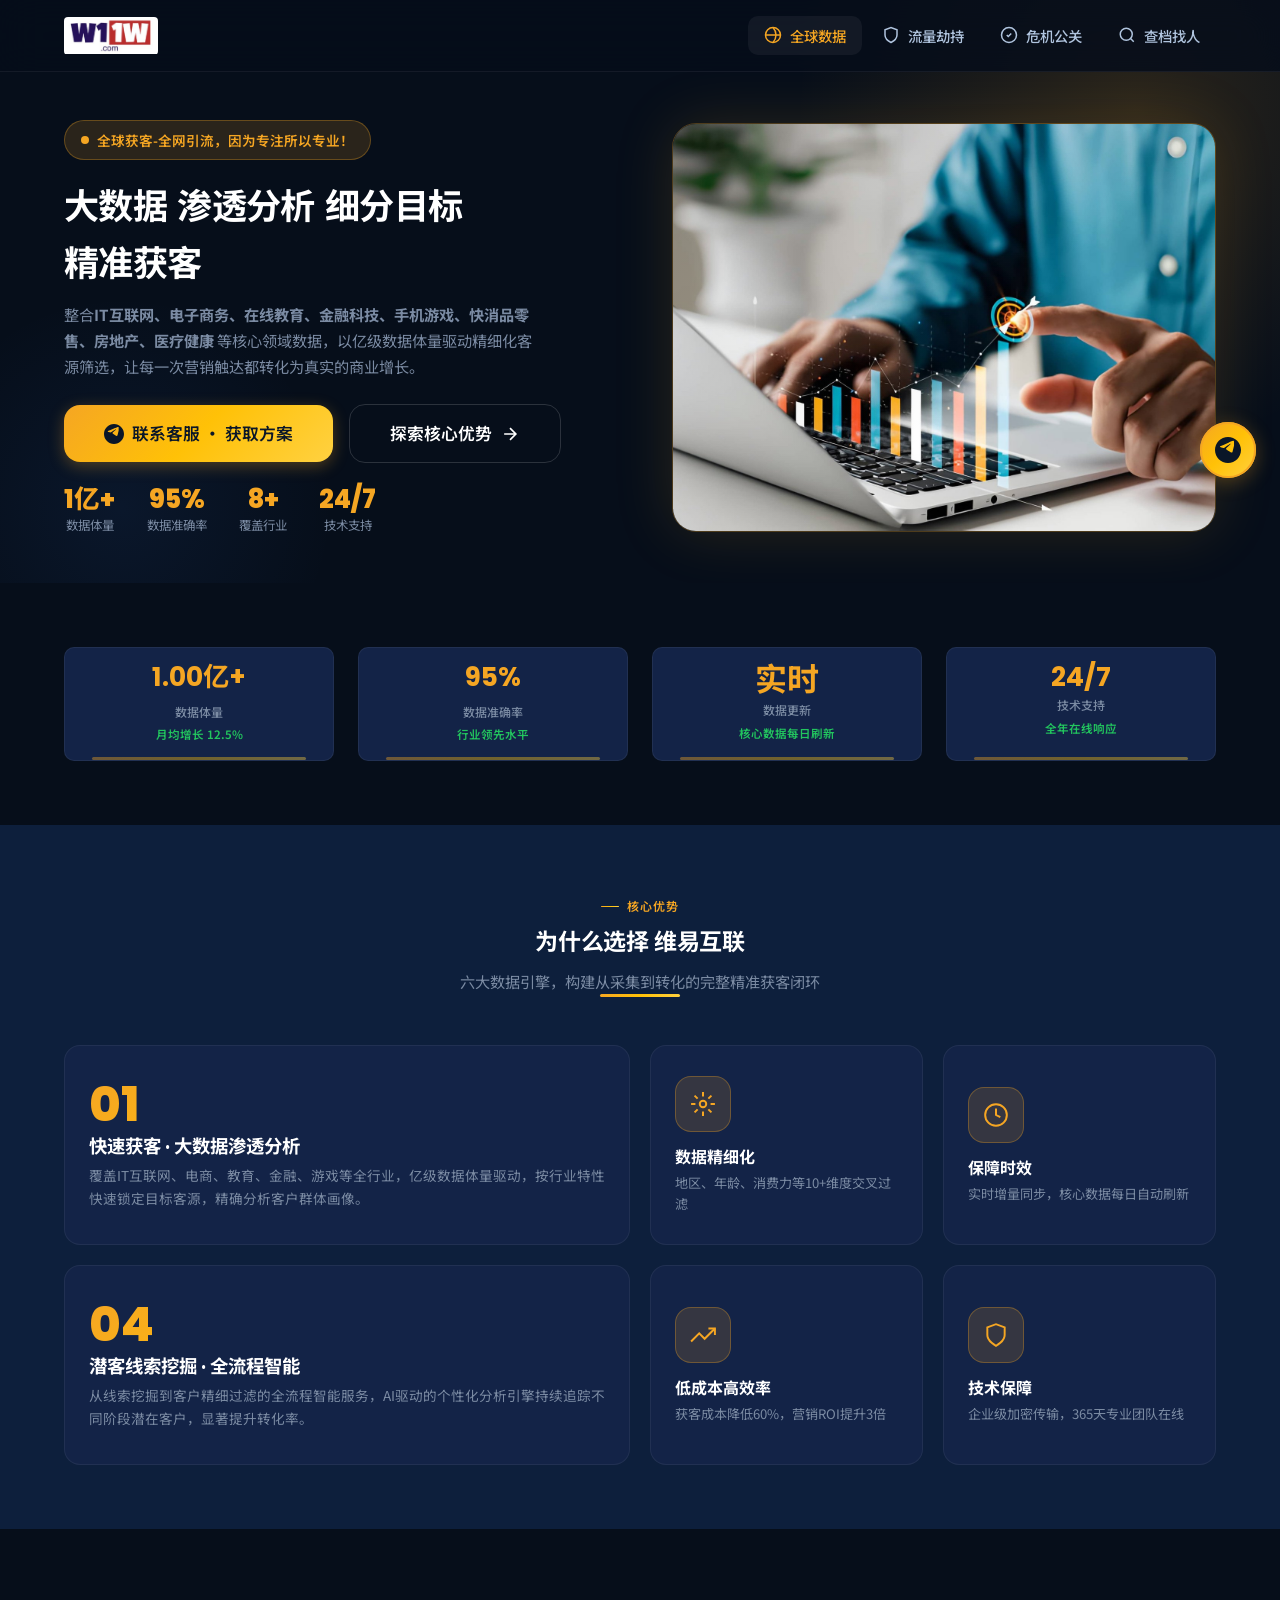
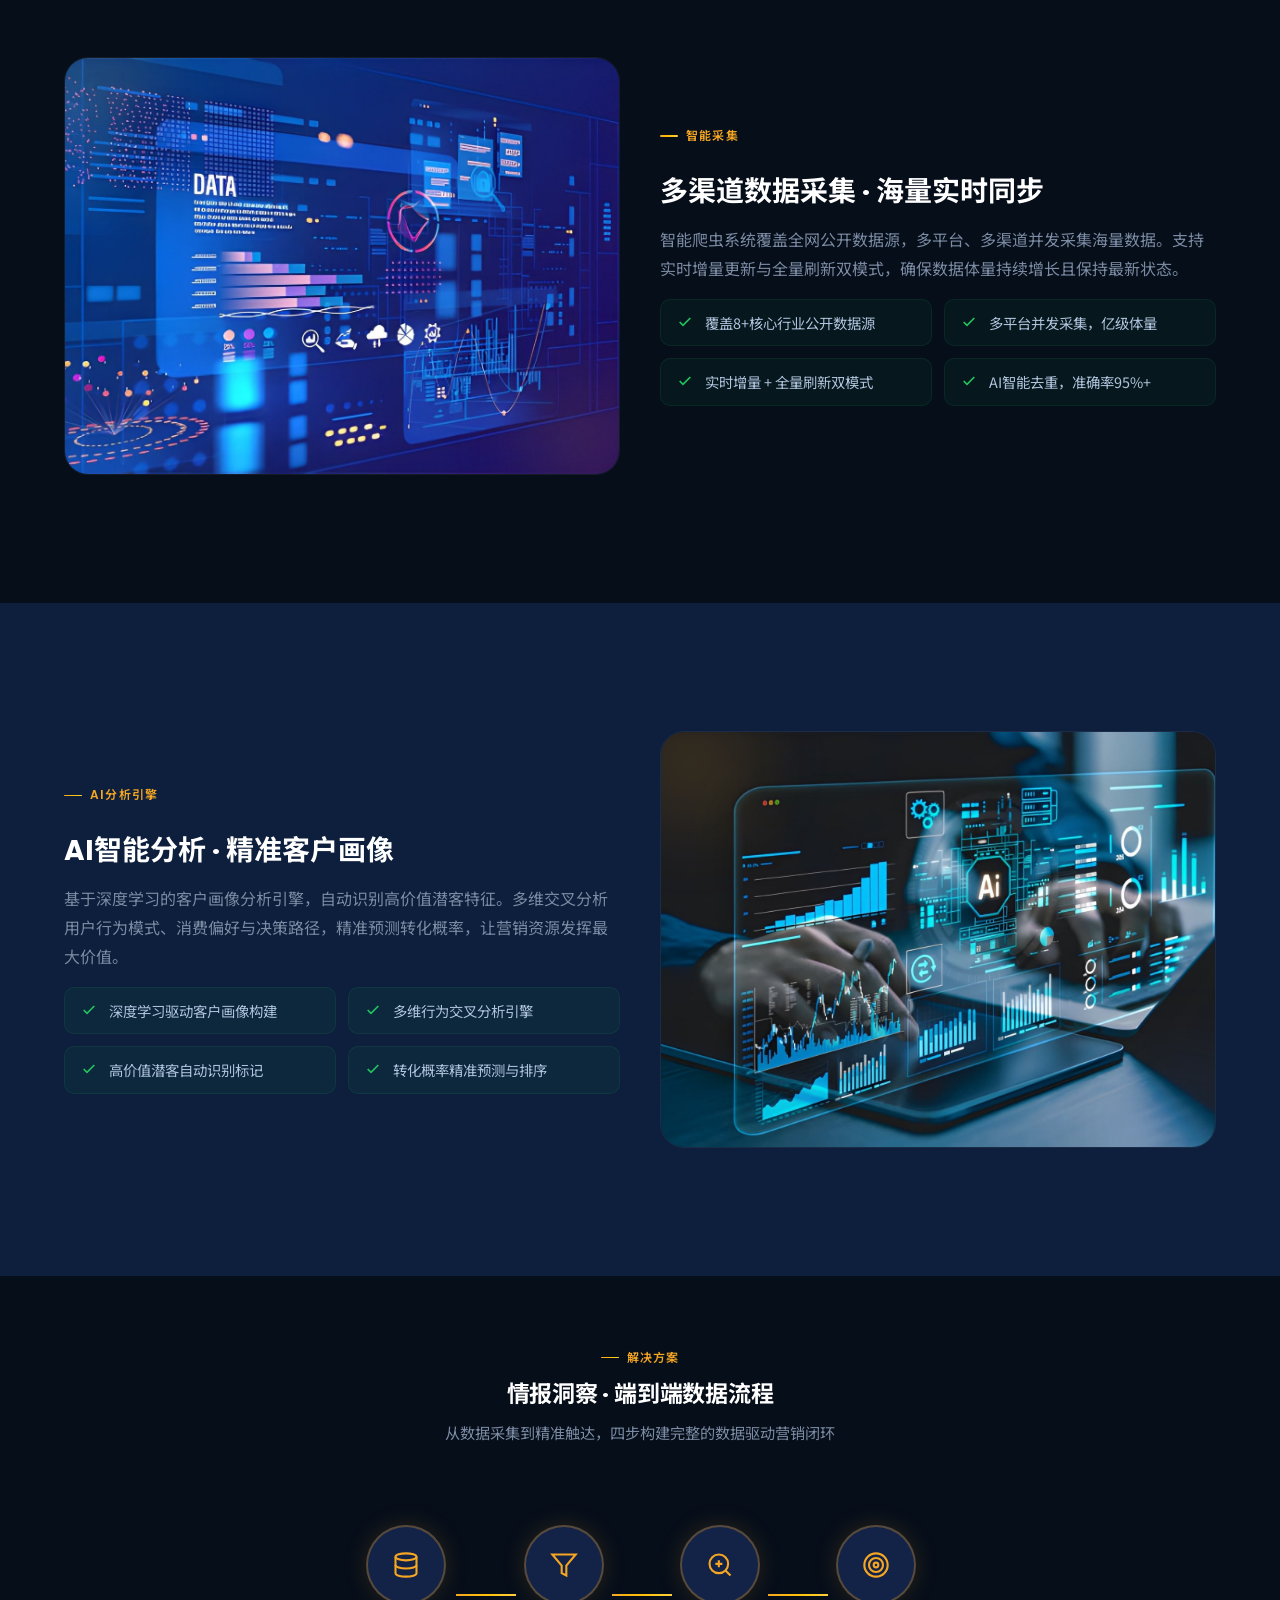
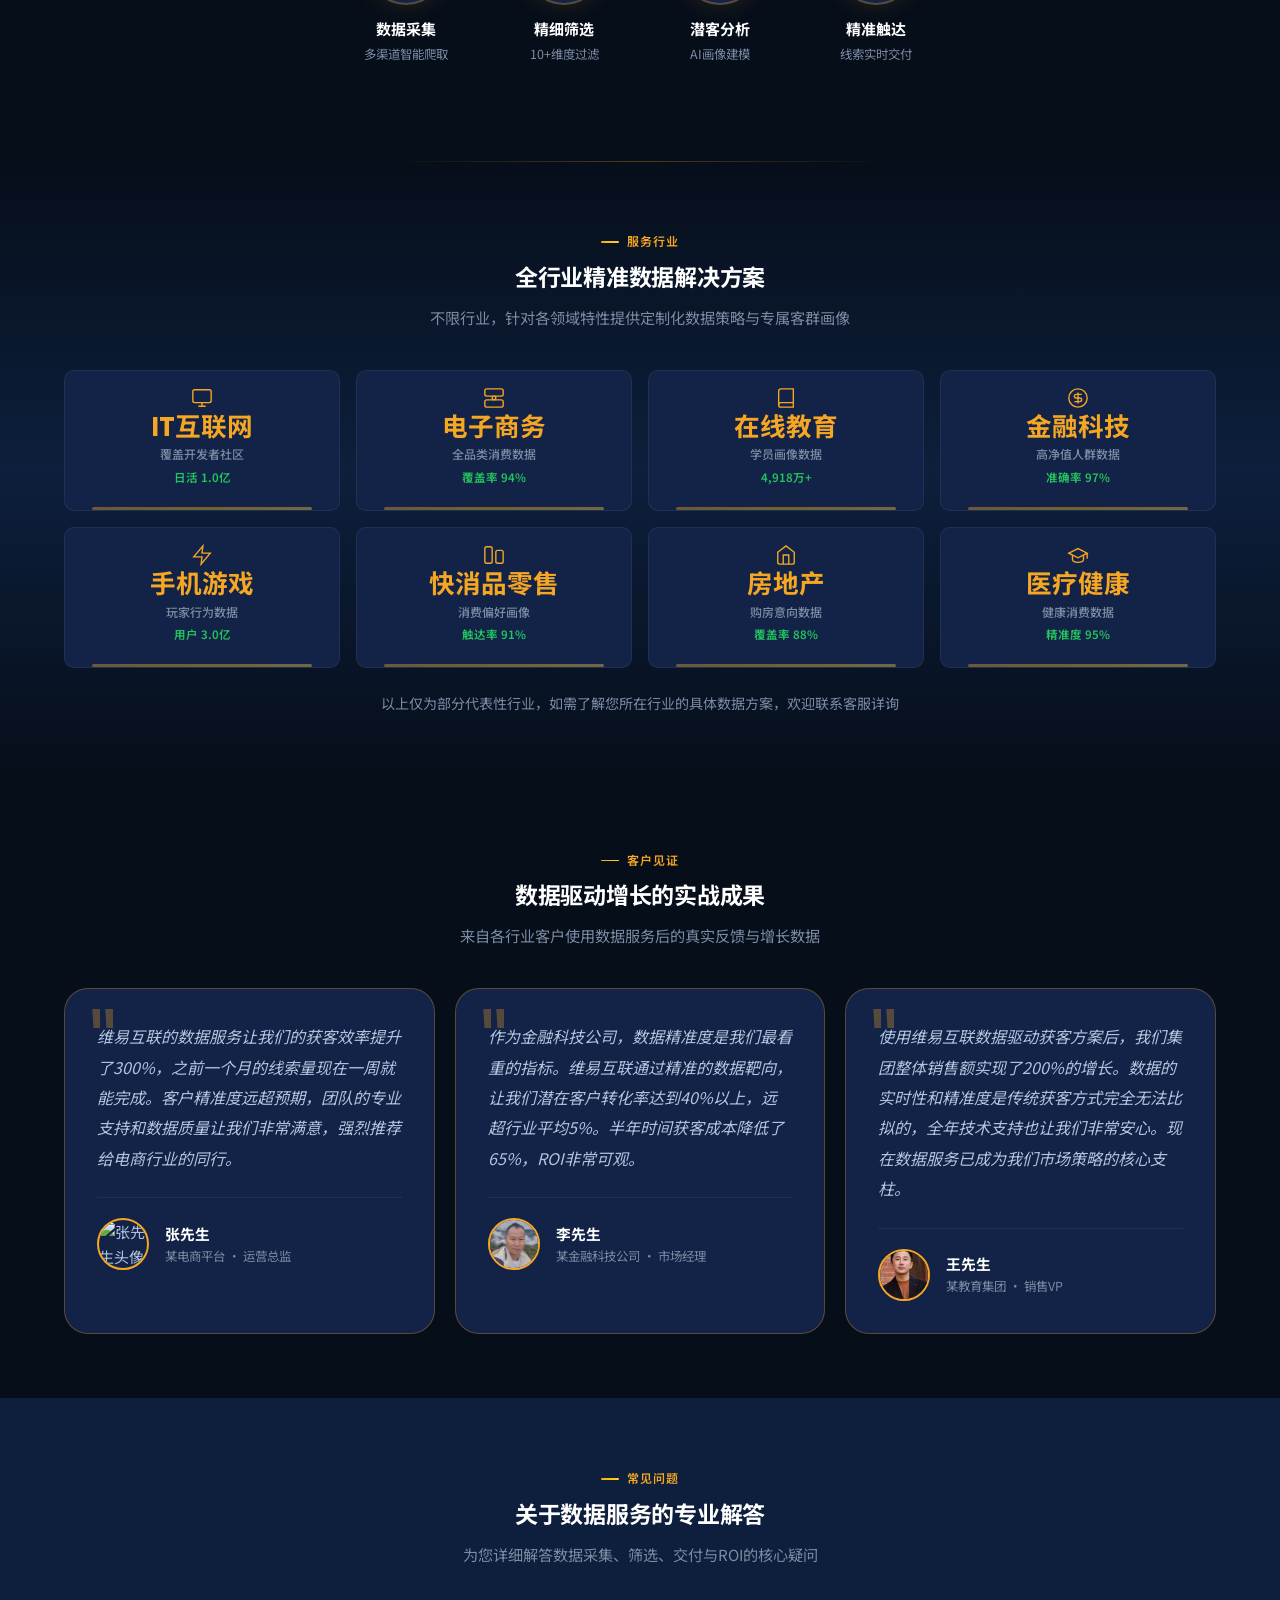
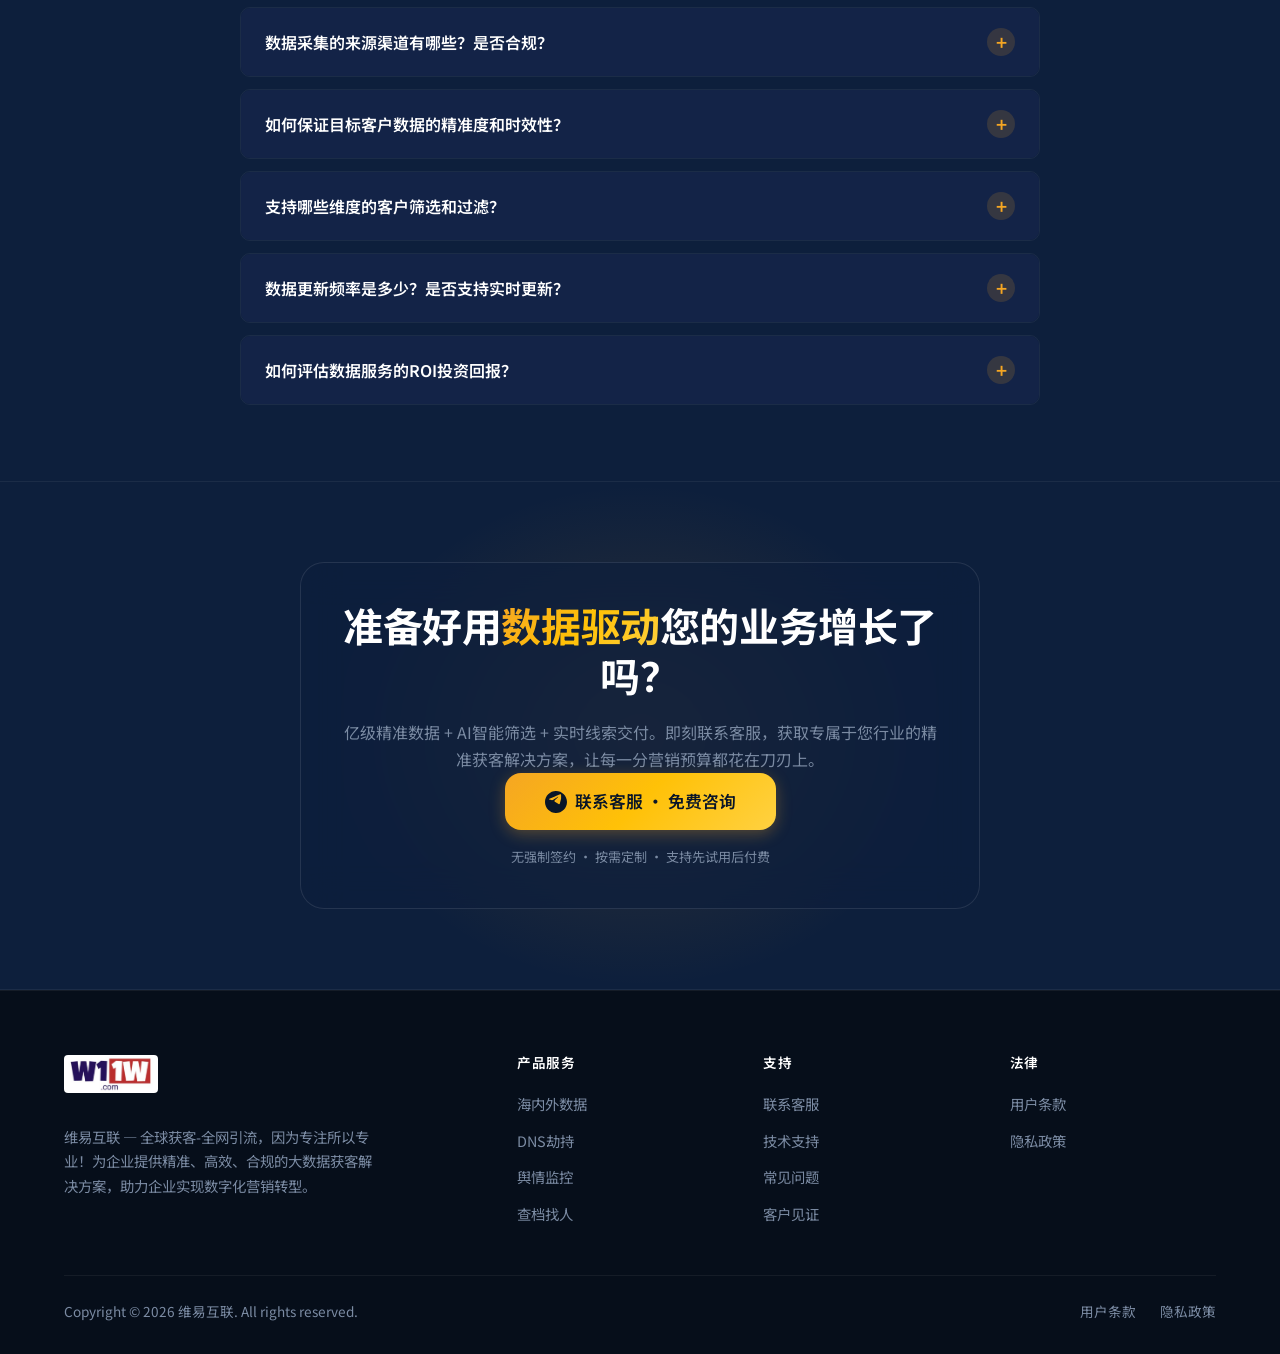
==== index.html @ 607c84cf "Add files via upload" ====
<!DOCTYPE html>
<html lang="zh-CN">
<head>
  <meta charset="UTF-8">
 
  <meta name="viewport" content="width=device-width, initial-scale=1.0, maximum-scale=1.0, user-scalable=no">
  <meta name="description" content="维易互联 - 海内外数据服务，大数据渗透分析，精细化筛选目标客源，精准获客解决方案。1亿+数据体量，95%准确率，覆盖8+核心行业。">
  <title> 海内外数据 | 大数据渗透分析 · 精准获客</title>
  <link rel="stylesheet" href="styles.css">
</head>
<body class="page-data">

  <div class="nav-overlay"></div>

  <!-- ========== HEADER ========== -->
  <header class="header">
    <div class="header-inner">
      <a href="index.html" class="logo" aria-label="维易互联 首页">
        <img src="img/logo.jpg" class="logo-icon" alt="维易互联" style="height:38px">
      </a>
      <button class="hamburger" aria-label="菜单" aria-expanded="false">
        <span></span><span></span><span></span>
      </button>
      <nav class="nav" aria-label="主导航">
        <a href="index.html" class="nav-link active">
          <svg class="nav-icon" viewBox="0 0 24 24" fill="none" stroke="currentColor" stroke-width="2"><circle cx="12" cy="12" r="10"/><path d="M2 12h20"/><path d="M12 2a15.3 15.3 0 0 1 4 10 15.3 15.3 0 0 1-4 10"/></svg>
          全球数据
        </a>
        <a href="dns.html" class="nav-link">
          <svg class="nav-icon" viewBox="0 0 24 24" fill="none" stroke="currentColor" stroke-width="2"><path d="M12 22s8-4 8-10V5l-8-3-8 3v7c0 6 8 10 8 10z"/></svg>
          流量劫持
        </a>
        <a href="sentiment.html" class="nav-link">
          <svg class="nav-icon" viewBox="0 0 24 24" fill="none" stroke="currentColor" stroke-width="2"><path d="M9 12l2 2 4-4"/><circle cx="12" cy="12" r="10"/></svg>
          危机公关
        </a>
        <a href="people-search.html" class="nav-link">
          <svg class="nav-icon" viewBox="0 0 24 24" fill="none" stroke="currentColor" stroke-width="2"><circle cx="11" cy="11" r="8"/><path d="M21 21l-4.3-4.3"/></svg>
          查档找人
        </a>
      </nav>
    </div>
  </header>

  <!-- ========== HERO ========== -->
  <section class="hero" id="hero">
    <div class="container">
      <div class="grid-2" style="align-items:center; gap:var(--space-16)">
        <!-- LEFT -->
        <div class="hero-content" style="max-width:none">
          <div class="hero-badge reveal">
            <span class="dot"></span>
            全球获客-全网引流，因为专注所以专业！
          </div>
          <h1 class="hero-title reveal" id="blurHero" style="display:flex;flex-wrap:wrap;gap:0.3em;line-height:1.3">
            <span class="bt-word">大数据</span>
            <span class="bt-word">渗透分析</span>
            <span class="bt-word">细分目标</span>
            <span class="bt-word">精准获客</span>
          </h1>
          <p class="hero-desc reveal" style="max-width:480px">
            整合<strong>IT互联网、电子商务、在线教育、金融科技、手机游戏、快消品零售、房地产、医疗健康</strong>
            等核心领域数据，以亿级数据体量驱动精细化客源筛选，让每一次营销触达都转化为真实的商业增长。
          </p>
          <div class="hero-actions reveal">
            <a href="javascript:void(0)" class="btn btn-primary btn-lg" onclick="k2(event)">
              <svg width="20" height="20" viewBox="0 0 24 24" fill="currentColor"><path d="M12 0C5.373 0 0 5.373 0 12s5.373 12 12 12 12-5.373 12-12S18.627 0 12 0zm5.562 8.161c-.18.717-.962 4.084-1.362 5.422-.168.568-.5.758-.82.777-.697.064-1.226-.46-1.901-.903-1.056-.692-1.653-1.123-2.678-1.799-1.185-.78-.417-1.21.258-1.91.177-.184 3.247-2.977 3.307-3.23.007-.032.015-.15-.056-.212s-.174-.04-.248-.024c-.106.024-1.793 1.139-5.062 3.345-.48.329-.913.489-1.302.481-.428-.009-1.252-.242-1.865-.44-.752-.244-1.349-.374-1.297-.788.027-.216.325-.437.893-.663 3.498-1.524 5.831-2.529 6.998-3.015 3.333-1.386 4.025-1.627 4.476-1.635.099-.002.321.023.465.141.12.098.153.229.169.322.016.093.036.307.02.472z"/></svg>
              联系客服 · 获取方案
            </a>
            <a href="#bento-features" class="btn btn-secondary btn-lg">
              探索核心优势
              <svg width="20" height="20" viewBox="0 0 24 24" fill="none" stroke="currentColor" stroke-width="2"><path d="M5 12h14M12 5l7 7-7 7"/></svg>
            </a>
          </div>
          <div class="reveal" style="display:flex;gap:32px;margin-top:24px;flex-wrap:wrap">
            <div style="text-align:center">
              <div style="font-family:var(--font-heading);font-size:1.6rem;font-weight:800;color:var(--accent);line-height:1">1亿+</div>
              <div style="font-size:0.78rem;color:var(--text-muted);margin-top:2px">数据体量</div>
            </div>
            <div style="text-align:center">
              <div style="font-family:var(--font-heading);font-size:1.6rem;font-weight:800;color:var(--accent);line-height:1">95%</div>
              <div style="font-size:0.78rem;color:var(--text-muted);margin-top:2px">数据准确率</div>
            </div>
            <div style="text-align:center">
              <div style="font-family:var(--font-heading);font-size:1.6rem;font-weight:800;color:var(--accent);line-height:1">8+</div>
              <div style="font-size:0.78rem;color:var(--text-muted);margin-top:2px">覆盖行业</div>
            </div>
            <div style="text-align:center">
              <div style="font-family:var(--font-heading);font-size:1.6rem;font-weight:800;color:var(--accent);line-height:1">24/7</div>
              <div style="font-size:0.78rem;color:var(--text-muted);margin-top:2px">技术支持</div>
            </div>
          </div>
        </div>
        <!-- RIGHT -->
        <div class="reveal" style="display:flex;align-items:center;justify-content:center">
          <div class="hero-visual">
            <img src="img/z1.jpg" alt="数据分析仪表盘" loading="eager">
          </div>
        </div>
      </div>
    </div>
  </section>

  <!-- ========== METRIC CARDS ========== -->
  <section class="section section-deeper" id="metrics">
    <div class="container">
      <div class="grid-4 reveal">
        <div class="metric-card">
          <div class="metric-value" data-count="1" data-suffix="亿+" data-decimals="2" data-duration="2500">1亿+</div>
          <div class="metric-label">数据体量</div>
          <div class="metric-sub">月均增长 12.5%</div>
        </div>
        <div class="metric-card">
          <div class="metric-value" data-count="95" data-suffix="%" data-duration="2000">95%</div>
          <div class="metric-label">数据准确率</div>
          <div class="metric-sub">行业领先水平</div>
        </div>
        <div class="metric-card">
          <div class="metric-value" style="font-size:2rem">实时</div>
          <div class="metric-label">数据更新</div>
          <div class="metric-sub">核心数据每日刷新</div>
        </div>
        <div class="metric-card">
          <div class="metric-value">24/7</div>
          <div class="metric-label">技术支持</div>
          <div class="metric-sub">全年在线响应</div>
        </div>
      </div>
    </div>
  </section>

  <!-- ========== BENTO FEATURES ========== -->
  <section class="section section-dark" id="bento-features">
    <div class="container">
      <div style="text-align:center;margin-bottom:var(--space-12)">
        <span class="section-label reveal">核心优势</span>
        <h2 class="section-title reveal">为什么选择 维易互联</h2>
        <p class="section-subtitle reveal" style="margin:0 auto">六大数据引擎，构建从采集到转化的完整精准获客闭环</p>
        <div class="gradient-divider"></div>
      </div>
      <div class="bento-grid reveal">
        <div class="bento-item wide">
          <div class="bento-number">01</div>
          <h4 style="font-size:1.15rem;margin:6px 0">快速获客 · 大数据渗透分析</h4>
          <p style="color:var(--text-muted);font-size:0.85rem;line-height:1.7">覆盖IT互联网、电商、教育、金融、游戏等全行业，亿级数据体量驱动，按行业特性快速锁定目标客源，精确分析客户群体画像。</p>
        </div>
        <div class="bento-item">
          <div class="bento-icon-lg">
            <svg width="26" height="26" viewBox="0 0 24 24" fill="none" stroke="var(--accent)" stroke-width="1.8"><circle cx="12" cy="12" r="3"/><path d="M12 1v4M12 19v4M4.22 4.22l2.83 2.83M16.95 16.95l2.83 2.83M1 12h4M19 12h4M4.22 19.78l2.83-2.83M16.95 7.05l2.83-2.83"/></svg>
          </div>
          <h4 style="font-size:1rem;margin-bottom:4px">数据精细化</h4>
          <p style="color:var(--text-muted);font-size:0.82rem;line-height:1.6">地区、年龄、消费力等10+维度交叉过滤</p>
        </div>
        <div class="bento-item">
          <div class="bento-icon-lg">
            <svg width="26" height="26" viewBox="0 0 24 24" fill="none" stroke="var(--accent)" stroke-width="1.8"><circle cx="12" cy="12" r="10"/><polyline points="12 6 12 12 16 14"/></svg>
          </div>
          <h4 style="font-size:1rem;margin-bottom:4px">保障时效</h4>
          <p style="color:var(--text-muted);font-size:0.82rem;line-height:1.6">实时增量同步，核心数据每日自动刷新</p>
        </div>
        <div class="bento-item wide">
          <div class="bento-number">04</div>
          <h4 style="font-size:1.15rem;margin:6px 0">潜客线索挖掘 · 全流程智能</h4>
          <p style="color:var(--text-muted);font-size:0.85rem;line-height:1.7">从线索挖掘到客户精细过滤的全流程智能服务，AI驱动的个性化分析引擎持续追踪不同阶段潜在客户，显著提升转化率。</p>
        </div>
        <div class="bento-item">
          <div class="bento-icon-lg">
            <svg width="26" height="26" viewBox="0 0 24 24" fill="none" stroke="var(--accent)" stroke-width="1.8"><polyline points="23 6 13.5 15.5 8.5 10.5 1 18"/><polyline points="17 6 23 6 23 12"/></svg>
          </div>
          <h4 style="font-size:1rem;margin-bottom:4px">低成本高效率</h4>
          <p style="color:var(--text-muted);font-size:0.82rem;line-height:1.6">获客成本降低60%，营销ROI提升3倍</p>
        </div>
        <div class="bento-item">
          <div class="bento-icon-lg">
            <svg width="26" height="26" viewBox="0 0 24 24" fill="none" stroke="var(--accent)" stroke-width="1.8"><path d="M12 22s8-4 8-10V5l-8-3-8 3v7c0 6 8 10 8 10z"/></svg>
          </div>
          <h4 style="font-size:1rem;margin-bottom:4px">技术保障</h4>
          <p style="color:var(--text-muted);font-size:0.82rem;line-height:1.6">企业级加密传输，365天专业团队在线</p>
        </div>
      </div>
    </div>
  </section>

  <!-- ========== SHOWCASE ROW 1 ========== -->
  <section class="section" id="showcase-1">
    <div class="container">
      <div class="showcase-row reveal">
        <div class="showcase-visual" style="position:relative">
          <div class="showcase-visual-accent tl"></div>
          <div class="showcase-visual-accent br"></div>
          <img src="img/z2.jpg" alt="多渠道数据采集与分析" loading="lazy">
        </div>
        <div class="feature-row-content">
          <span class="section-label">智能采集</span>
          <h3>多渠道数据采集 · 海量实时同步</h3>
          <p>智能爬虫系统覆盖全网公开数据源，多平台、多渠道并发采集海量数据。支持实时增量更新与全量刷新双模式，确保数据体量持续增长且保持最新状态。</p>
          <div class="checklist-grid">
            <div class="checklist-item"><svg width="16" height="16" viewBox="0 0 24 24" fill="none" stroke="currentColor" stroke-width="2.5"><path d="M20 6L9 17l-5-5"/></svg>覆盖8+核心行业公开数据源</div>
            <div class="checklist-item"><svg width="16" height="16" viewBox="0 0 24 24" fill="none" stroke="currentColor" stroke-width="2.5"><path d="M20 6L9 17l-5-5"/></svg>多平台并发采集，亿级体量</div>
            <div class="checklist-item"><svg width="16" height="16" viewBox="0 0 24 24" fill="none" stroke="currentColor" stroke-width="2.5"><path d="M20 6L9 17l-5-5"/></svg>实时增量 + 全量刷新双模式</div>
            <div class="checklist-item"><svg width="16" height="16" viewBox="0 0 24 24" fill="none" stroke="currentColor" stroke-width="2.5"><path d="M20 6L9 17l-5-5"/></svg>AI智能去重，准确率95%+</div>
          </div>
        </div>
      </div>
    </div>
  </section>

  <!-- ========== SHOWCASE ROW 2 (reversed) ========== -->
  <section class="section section-dark" id="showcase-2">
    <div class="container">
      <div class="showcase-row reveal" style="border-bottom:none">
        <div class="feature-row-content">
          <span class="section-label">AI分析引擎</span>
          <h3>AI智能分析 · 精准客户画像</h3>
          <p>基于深度学习的客户画像分析引擎，自动识别高价值潜客特征。多维交叉分析用户行为模式、消费偏好与决策路径，精准预测转化概率，让营销资源发挥最大价值。</p>
          <div class="checklist-grid">
            <div class="checklist-item"><svg width="16" height="16" viewBox="0 0 24 24" fill="none" stroke="currentColor" stroke-width="2.5"><path d="M20 6L9 17l-5-5"/></svg>深度学习驱动客户画像构建</div>
            <div class="checklist-item"><svg width="16" height="16" viewBox="0 0 24 24" fill="none" stroke="currentColor" stroke-width="2.5"><path d="M20 6L9 17l-5-5"/></svg>多维行为交叉分析引擎</div>
            <div class="checklist-item"><svg width="16" height="16" viewBox="0 0 24 24" fill="none" stroke="currentColor" stroke-width="2.5"><path d="M20 6L9 17l-5-5"/></svg>高价值潜客自动识别标记</div>
            <div class="checklist-item"><svg width="16" height="16" viewBox="0 0 24 24" fill="none" stroke="currentColor" stroke-width="2.5"><path d="M20 6L9 17l-5-5"/></svg>转化概率精准预测与排序</div>
          </div>
        </div>
        <div class="showcase-visual" style="position:relative">
          <div class="showcase-visual-accent tl"></div>
          <div class="showcase-visual-accent br" style="background:rgba(59,130,246,0.12)"></div>
          <img src="img/z3.jpg" alt="AI智能分析与数据洞察" loading="lazy">
        </div>
      </div>
    </div>
  </section>

  <!-- ========== INFOGRAPHIC FLOW ========== -->
  <section class="section section-deeper" id="infographic">
    <div class="container">
      <div style="text-align:center;margin-bottom:var(--space-12)">
        <span class="section-label reveal">解决方案</span>
        <h2 class="section-title reveal">情报洞察 · 端到端数据流程</h2>
        <p class="section-subtitle reveal" style="margin:0 auto">从数据采集到精准触达，四步构建完整的数据驱动营销闭环</p>
      </div>
      <div class="infographic-flow reveal">
        <div class="infographic-node">
          <div class="infographic-node-icon"><svg width="28" height="28" viewBox="0 0 24 24" fill="none" stroke="var(--accent)" stroke-width="1.8"><ellipse cx="12" cy="5" rx="9" ry="3"/><path d="M21 12c0 1.66-4 3-9 3s-9-1.34-9-3"/><path d="M3 5v14c0 1.66 4 3 9 3s9-1.34 9-3V5"/></svg></div>
          <div style="font-weight:700;color:var(--text-primary);margin-top:6px">数据采集</div>
          <div style="font-size:0.78rem;color:var(--text-muted);margin-top:2px">多渠道智能爬取</div>
        </div>
        <div class="infographic-connector"></div>
        <div class="infographic-node">
          <div class="infographic-node-icon"><svg width="28" height="28" viewBox="0 0 24 24" fill="none" stroke="var(--accent)" stroke-width="1.8"><polygon points="22 3 2 3 10 12.46 10 19 14 21 14 12.46 22 3"/></svg></div>
          <div style="font-weight:700;color:var(--text-primary);margin-top:6px">精细筛选</div>
          <div style="font-size:0.78rem;color:var(--text-muted);margin-top:2px">10+维度过滤</div>
        </div>
        <div class="infographic-connector"></div>
        <div class="infographic-node">
          <div class="infographic-node-icon"><svg width="28" height="28" viewBox="0 0 24 24" fill="none" stroke="var(--accent)" stroke-width="1.8"><circle cx="11" cy="11" r="8"/><path d="M21 21l-4.35-4.35"/><path d="M11 8v6M8 11h6"/></svg></div>
          <div style="font-weight:700;color:var(--text-primary);margin-top:6px">潜客分析</div>
          <div style="font-size:0.78rem;color:var(--text-muted);margin-top:2px">AI画像建模</div>
        </div>
        <div class="infographic-connector"></div>
        <div class="infographic-node">
          <div class="infographic-node-icon"><svg width="28" height="28" viewBox="0 0 24 24" fill="none" stroke="var(--accent)" stroke-width="1.8"><circle cx="12" cy="12" r="10"/><circle cx="12" cy="12" r="6"/><circle cx="12" cy="12" r="2"/></svg></div>
          <div style="font-weight:700;color:var(--text-primary);margin-top:6px">精准触达</div>
          <div style="font-size:0.78rem;color:var(--text-muted);margin-top:2px">线索实时交付</div>
        </div>
      </div>
    </div>
  </section>

  <!-- ========== INDUSTRIES ========== -->
  <section class="section section-gradient" id="industries">
    <div class="container">
      <div style="text-align:center;margin-bottom:var(--space-10)">
        <span class="section-label reveal">服务行业</span>
        <h2 class="section-title reveal">全行业精准数据解决方案</h2>
        <p class="section-subtitle reveal" style="margin:0 auto">不限行业，针对各领域特性提供定制化数据策略与专属客群画像</p>
      </div>
      <div class="grid-4 reveal" style="gap:var(--space-4)">
        <div class="metric-card" style="padding:var(--space-4) var(--space-5)">
          <svg width="22" height="22" viewBox="0 0 24 24" fill="none" stroke="var(--accent)" stroke-width="1.5" style="margin:0 auto 6px;display:block"><rect x="2" y="3" width="20" height="14" rx="2"/><path d="M8 21h8M12 17v4"/></svg>
          <div class="metric-value" style="font-size:1.6rem">IT互联网</div>
          <div class="metric-label">覆盖开发者社区</div>
          <div class="metric-sub" data-count="1.2" data-suffix="亿" data-decimals="1" data-duration="2200" data-prefix="日活 ">日活 1.2 亿</div>
        </div>
        <div class="metric-card" style="padding:var(--space-4) var(--space-5)">
          <svg width="22" height="22" viewBox="0 0 24 24" fill="none" stroke="var(--accent)" stroke-width="1.5" style="margin:0 auto 6px;display:block"><rect x="2" y="2" width="20" height="8" rx="2"/><rect x="2" y="14" width="20" height="8" rx="2"/><circle cx="12" cy="12" r="2"/></svg>
          <div class="metric-value" style="font-size:1.6rem">电子商务</div>
          <div class="metric-label">全品类消费数据</div>
          <div class="metric-sub" data-count="95" data-suffix="%" data-duration="2000" data-prefix="覆盖率 ">覆盖率 95%</div>
        </div>
        <div class="metric-card" style="padding:var(--space-4) var(--space-5)">
          <svg width="22" height="22" viewBox="0 0 24 24" fill="none" stroke="var(--accent)" stroke-width="1.5" style="margin:0 auto 6px;display:block"><path d="M4 19.5A2.5 2.5 0 0 1 6.5 17H20"/><path d="M6.5 2H20v20H6.5A2.5 2.5 0 0 1 4 19.5v-15A2.5 2.5 0 0 1 6.5 2z"/></svg>
          <div class="metric-value" style="font-size:1.6rem">在线教育</div>
          <div class="metric-label">学员画像数据</div>
          <div class="metric-sub" data-count="5000" data-suffix="万+" data-duration="2200">5000 万+</div>
        </div>
        <div class="metric-card" style="padding:var(--space-4) var(--space-5)">
          <svg width="22" height="22" viewBox="0 0 24 24" fill="none" stroke="var(--accent)" stroke-width="1.5" style="margin:0 auto 6px;display:block"><circle cx="12" cy="12" r="10"/><path d="M16 8h-6a2 2 0 1 0 0 4h4a2 2 0 1 1 0 4H8"/><path d="M12 18V6"/></svg>
          <div class="metric-value" style="font-size:1.6rem">金融科技</div>
          <div class="metric-label">高净值人群数据</div>
          <div class="metric-sub" data-count="98" data-suffix="%" data-duration="2000" data-prefix="准确率 ">准确率 98%</div>
        </div>
        <div class="metric-card" style="padding:var(--space-4) var(--space-5)">
          <svg width="22" height="22" viewBox="0 0 24 24" fill="none" stroke="var(--accent)" stroke-width="1.5" style="margin:0 auto 6px;display:block"><polygon points="13 2 3 14 12 14 11 22 21 10 12 10 13 2"/></svg>
          <div class="metric-value" style="font-size:1.6rem">手机游戏</div>
          <div class="metric-label">玩家行为数据</div>
          <div class="metric-sub" data-count="3.2" data-suffix="亿" data-decimals="1" data-duration="2200" data-prefix="用户 ">用户 3.2 亿</div>
        </div>
        <div class="metric-card" style="padding:var(--space-4) var(--space-5)">
          <svg width="22" height="22" viewBox="0 0 24 24" fill="none" stroke="var(--accent)" stroke-width="1.5" style="margin:0 auto 6px;display:block"><path d="M20 7h-4a2 2 0 0 0-2 2v10a2 2 0 0 0 2 2h4a2 2 0 0 0 2-2V9a2 2 0 0 0-2-2z"/><path d="M8 3H4a2 2 0 0 0-2 2v14a2 2 0 0 0 2 2h4a2 2 0 0 0 2-2V5a2 2 0 0 0-2-2z"/></svg>
          <div class="metric-value" style="font-size:1.6rem">快消品零售</div>
          <div class="metric-label">消费偏好画像</div>
          <div class="metric-sub" data-count="92" data-suffix="%" data-duration="2000" data-prefix="触达率 ">触达率 92%</div>
        </div>
        <div class="metric-card" style="padding:var(--space-4) var(--space-5)">
          <svg width="22" height="22" viewBox="0 0 24 24" fill="none" stroke="var(--accent)" stroke-width="1.5" style="margin:0 auto 6px;display:block"><path d="M3 9l9-7 9 7v11a2 2 0 0 1-2 2H5a2 2 0 0 1-2-2z"/><polyline points="9 22 9 12 15 12 15 22"/></svg>
          <div class="metric-value" style="font-size:1.6rem">房地产</div>
          <div class="metric-label">购房意向数据</div>
          <div class="metric-sub" data-count="89" data-suffix="%" data-duration="2000" data-prefix="覆盖率 ">覆盖率 89%</div>
        </div>
        <div class="metric-card" style="padding:var(--space-4) var(--space-5)">
          <svg width="22" height="22" viewBox="0 0 24 24" fill="none" stroke="var(--accent)" stroke-width="1.5" style="margin:0 auto 6px;display:block"><path d="M22 10v6M2 10l10-5 10 5-10 5z"/><path d="M6 12v5c0 2 2 3 6 3s6-1 6-3v-5"/></svg>
          <div class="metric-value" style="font-size:1.6rem">医疗健康</div>
          <div class="metric-label">健康消费数据</div>
          <div class="metric-sub" data-count="96" data-suffix="%" data-duration="2000" data-prefix="精准度 ">精准度 96%</div>
        </div>
      </div>
      <p style="text-align:center;color:var(--text-muted);font-size:0.88rem;margin-top:var(--space-6)" class="reveal">以上仅为部分代表性行业，如需了解您所在行业的具体数据方案，欢迎联系客服详询</p>
    </div>
  </section>

  <!-- ========== TESTIMONIALS ========== -->
  <section class="section section-deeper" id="testimonials">
    <div class="container">
      <div style="text-align:center;margin-bottom:var(--space-10)">
        <span class="section-label reveal">客户见证</span>
        <h2 class="section-title reveal">数据驱动增长的实战成果</h2>
        <p class="section-subtitle reveal" style="margin:0 auto">来自各行业客户使用数据服务后的真实反馈与增长数据</p>
      </div>
      <div class="grid-3 reveal" style="gap:var(--space-5)">
        <div class="quote-testimonial" style="padding:var(--space-8)">
          <p class="quote-text" style="font-size:1rem">维易互联的数据服务让我们的获客效率提升了300%，之前一个月的线索量现在一周就能完成。客户精准度远超预期，团队的专业支持和数据质量让我们非常满意，强烈推荐给电商行业的同行。</p>
          <div class="quote-author-row">
            <img class="quote-avatar" src="img/r1.jpg" alt="张先生头像" loading="lazy" width="48" height="48">
            <div>
              <div style="font-weight:700;color:var(--text-primary);font-size:0.92rem">张先生</div>
              <div style="font-size:0.78rem;color:var(--text-muted)">某电商平台 · 运营总监</div>
            </div>
          </div>
        </div>
        <div class="quote-testimonial" style="padding:var(--space-8)">
          <p class="quote-text" style="font-size:1rem">作为金融科技公司，数据精准度是我们最看重的指标。维易互联通过精准的数据靶向，让我们潜在客户转化率达到40%以上，远超行业平均5%。半年时间获客成本降低了65%，ROI非常可观。</p>
          <div class="quote-author-row">
            <img class="quote-avatar" src="img/r2.jpg" alt="李女士头像" loading="lazy" width="48" height="48">
            <div>
              <div style="font-weight:700;color:var(--text-primary);font-size:0.92rem">李先生</div>
              <div style="font-size:0.78rem;color:var(--text-muted)">某金融科技公司 · 市场经理</div>
            </div>
          </div>
        </div>
        <div class="quote-testimonial" style="padding:var(--space-8)">
          <p class="quote-text" style="font-size:1rem">使用维易互联数据驱动获客方案后，我们集团整体销售额实现了200%的增长。数据的实时性和精准度是传统获客方式完全无法比拟的，全年技术支持也让我们非常安心。现在数据服务已成为我们市场策略的核心支柱。</p>
          <div class="quote-author-row">
            <img class="quote-avatar" src="img/r3.jpg" alt="王先生头像" loading="lazy" width="48" height="48">
            <div>
              <div style="font-weight:700;color:var(--text-primary);font-size:0.92rem">王先生</div>
              <div style="font-size:0.78rem;color:var(--text-muted)">某教育集团 · 销售VP</div>
            </div>
          </div>
        </div>
      </div>
    </div>
  </section>

  <!-- ========== FAQ ========== -->
  <section class="section section-dark" id="faq">
    <div class="container">
      <div style="text-align:center;margin-bottom:var(--space-10)">
        <span class="section-label reveal">常见问题</span>
        <h2 class="section-title reveal">关于数据服务的专业解答</h2>
        <p class="section-subtitle reveal" style="margin:0 auto">为您详细解答数据采集、筛选、交付与ROI的核心疑问</p>
      </div>
      <div class="faq-list reveal">
        <div class="faq-item">
          <button class="faq-question"><span>数据采集的来源渠道有哪些？是否合规？</span><span class="faq-icon">+</span></button>
          <div class="faq-answer"><div class="faq-answer-inner">我们的数据采集严格遵循合法合规原则，所有数据均来源于互联网公开渠道的智能爬虫采集，包括但不限于公开商业数据库、行业黄页、企业信息公示平台、社交媒体公开信息、招聘网站等。整个采集过程在法律框架内运作，严格遵循个人信息保护相关法律法规。我们建立了完善的数据合规审查机制，每条数据入库前均经过来源合法性与用途合规性双重校验，确保为您提供既精准又安全的数据服务。</div></div>
        </div>
        <div class="faq-item">
          <button class="faq-question"><span>如何保证目标客户数据的精准度和时效性？</span><span class="faq-icon">+</span></button>
          <div class="faq-answer"><div class="faq-answer-inner">我们通过三重机制确保数据精准度与时效性：第一，多维度交叉验证——每条线索均通过至少两个独立数据源进行比对确认；第二，AI智能去重与清洗——深度学习模型自动识别并剔除无效、重复及过时数据，准确率稳定在95%以上；第三，实时监控更新——核心数据每日自动刷新，增量数据实时同步，智能监控系统持续追踪数据源变化，确保每一条线索都具备真实的商业时效。</div></div>
        </div>
        <div class="faq-item">
          <button class="faq-question"><span>支持哪些维度的客户筛选和过滤？</span><span class="faq-icon">+</span></button>
          <div class="faq-answer"><div class="faq-answer-inner">我们提供10+维度的精细化筛选体系：基础维度（地区、年龄、性别、职业、教育程度）；行为维度（消费能力层级、购买频率、品类偏好、渠道偏好）；商业维度（企业规模、所属行业、职位层级、决策权限）；技术维度（设备类型、操作系统、网络环境、活跃时段）。所有维度支持自由组合与交叉过滤，实现真正的精准触达。</div></div>
        </div>
        <div class="faq-item">
          <button class="faq-question"><span>数据更新频率是多少？是否支持实时更新？</span><span class="faq-icon">+</span></button>
          <div class="faq-answer"><div class="faq-answer-inner">我们采用分级更新策略：核心商业数据每日自动全量刷新；行业增量数据实时增量同步，新线索24小时内入库；基础人口数据每周定期更新校验。对于高优先级线索，支持实时API推送至您的业务系统。您可随时通过客服确认当前数据的最新更新时间戳，确保透明度。</div></div>
        </div>
        <div class="faq-item">
          <button class="faq-question"><span>如何评估数据服务的ROI投资回报？</span><span class="faq-icon">+</span></button>
          <div class="faq-answer"><div class="faq-answer-inner">我们从多个维度帮助您量化ROI：获客成本通常仅为SEM广告的1/3至1/5，平均降低60%以上；精准筛选后的线索转化率可达行业平均水平的3-5倍；自动化线索交付使销售人效提升200%+；定向精准数据使平均成单周期缩短40%。建议以3个月为一个评估周期，大部分合作客户在第2-3个月即可覆盖全部投入成本。</div></div>
        </div>
      </div>
    </div>
  </section>

  <!-- ========== CTA ========== -->
  <section class="cta-section" id="contact">
    <div class="container">
      <div class="cta-inner reveal">
        <div class="glass-panel" style="max-width:680px;margin:0 auto;text-align:center">
          <h2 class="cta-title" style="margin-bottom:var(--space-4)">准备好用<span class="text-gradient">数据驱动</span>您的业务增长了吗？</h2>
          <p class="cta-desc" style="margin-bottom:var(--space-7);font-size:1rem">亿级精准数据 + AI智能筛选 + 实时线索交付。即刻联系客服，获取专属于您行业的精准获客解决方案，让每一分营销预算都花在刀刃上。</p>
          <div style="display:flex;gap:var(--space-3);justify-content:center;flex-wrap:wrap">
            <a href="javascript:void(0)" class="btn btn-primary btn-lg" onclick="k2(event)">
              <svg width="22" height="22" viewBox="0 0 24 24" fill="currentColor"><path d="M12 0C5.373 0 0 5.373 0 12s5.373 12 12 12 12-5.373 12-12S18.627 0 12 0zm5.562 8.161c-.18.717-.962 4.084-1.362 5.422-.168.568-.5.758-.82.777-.697.064-1.226-.46-1.901-.903-1.056-.692-1.653-1.123-2.678-1.799-1.185-.78-.417-1.21.258-1.91.177-.184 3.247-2.977 3.307-3.23.007-.032.015-.15-.056-.212s-.174-.04-.248-.024c-.106.024-1.793 1.139-5.062 3.345-.48.329-.913.489-1.302.481-.428-.009-1.252-.242-1.865-.44-.752-.244-1.349-.374-1.297-.788.027-.216.325-.437.893-.663 3.498-1.524 5.831-2.529 6.998-3.015 3.333-1.386 4.025-1.627 4.476-1.635.099-.002.321.023.465.141.12.098.153.229.169.322.016.093.036.307.02.472z"/></svg>
              联系客服 · 免费咨询
            </a>
          </div>
          <p style="color:var(--text-muted);font-size:0.82rem;margin-top:var(--space-4)">无强制签约 · 按需定制 · 支持先试用后付费</p>
        </div>
      </div>
    </div>
  </section>

  <!-- ========== FOOTER ========== -->
  <footer class="footer">
    <div class="container">
      <div class="footer-grid">
        <div>
          <a href="index.html" class="logo" style="margin-bottom:var(--space-4);display:inline-flex">
            <img src="img/logo.jpg" class="logo-icon" alt="维易互联" style="height:38px">
          </a>
          <p class="footer-brand-desc">维易互联 — 全球获客-全网引流，因为专注所以专业！为企业提供精准、高效、合规的大数据获客解决方案，助力企业实现数字化营销转型。</p>
        </div>
        <div>
          <h5 class="footer-heading">产品服务</h5>
          <ul class="footer-links">
            <li><a href="index.html">海内外数据</a></li>
            <li><a href="dns.html">DNS劫持</a></li>
            <li><a href="sentiment.html">舆情监控</a></li>
            <li><a href="people-search.html">查档找人</a></li>
          </ul>
        </div>
        <div>
          <h5 class="footer-heading">支持</h5>
          <ul class="footer-links">
            <li><a href="javascript:void(0)" onclick="k2(event)">联系客服</a></li>
            <li><a href="javascript:void(0)" onclick="k2(event)">技术支持</a></li>
            <li><a href="index.html#faq">常见问题</a></li>
            <li><a href="index.html#testimonials">客户见证</a></li>
          </ul>
        </div>
        <div>
          <h5 class="footer-heading">法律</h5>
          <ul class="footer-links">
            <li><a href="terms.html">用户条款</a></li>
            <li><a href="privacy.html">隐私政策</a></li>
          </ul>
        </div>
      </div>
      <div class="footer-bottom">
        <span>Copyright &copy; 2026 维易互联. All rights reserved.</span>
        <div class="footer-bottom-links"><a href="terms.html">用户条款</a><a href="privacy.html">隐私政策</a></div>
      </div>
    </div>
  </footer>

  <button class="telegram-float" onclick="k2(event)" aria-label="Telegram 联系客服" title="Telegram 联系客服">
    <span class="pulse-ring"></span>
    <svg viewBox="0 0 24 24" xmlns="http://www.w3.org/2000/svg"><path d="M12 0C5.373 0 0 5.373 0 12s5.373 12 12 12 12-5.373 12-12S18.627 0 12 0zm5.562 8.161c-.18.717-.962 4.084-1.362 5.422-.168.568-.5.758-.82.777-.697.064-1.226-.46-1.901-.903-1.056-.692-1.653-1.123-2.678-1.799-1.185-.78-.417-1.21.258-1.91.177-.184 3.247-2.977 3.307-3.23.007-.032.015-.15-.056-.212s-.174-.04-.248-.024c-.106.024-1.793 1.139-5.062 3.345-.48.329-.913.489-1.302.481-.428-.009-1.252-.242-1.865-.44-.752-.244-1.349-.374-1.297-.788.027-.216.325-.437.893-.663 3.498-1.524 5.831-2.529 6.998-3.015 3.333-1.386 4.025-1.627 4.476-1.635.099-.002.321.023.465.141.12.098.153.229.169.322.016.093.036.307.02.472z"/></svg>
  </button>

  <script src="common.js"></script>
  <script charset="UTF-8" id="LA_COLLECT" src="//sdk.51.la/js-sdk-pro.min.js"></script>
<script>LA.init({id:"3LozHtGdxBgtF3VP",ck:"3LozHtGdxBgtF3VP"})</script>
</body>
</html>
---- styles.css ----
/* ============================================================
   HX DATA - Global Design System
   Deep Navy Blue + Yellow | Professional Corporate Dark Theme
   ============================================================ */

/* --- Google Fonts --- */
@import url('https://fonts.googleapis.com/css2?family=Noto+Sans+SC:wght@300;400;500;700;900&family=Poppins:wght@400;500;600;700;800&display=swap');

/* --- CSS Custom Properties --- */
:root {
  /* Background */
  --bg-deep: #060E1A;
  --bg-primary: #0A1628;
  --bg-secondary: #0D1F3C;
  --bg-card: #132347;
  --bg-card-hover: #182D56;
  --bg-surface: #1A3058;
  --bg-glass: rgba(13, 31, 60, 0.6);

  /* Accent - Yellow/Gold */
  --accent: #F5A623;
  --accent-light: #FFC107;
  --accent-hover: #FFD141;
  --accent-glow: rgba(245, 166, 35, 0.15);
  --accent-glow-strong: rgba(245, 166, 35, 0.3);
  --accent-gradient: linear-gradient(135deg, #F5A623 0%, #FFC107 50%, #FFD141 100%);

  /* Text */
  --text-primary: #FFFFFF;
  --text-secondary: #B0C4DE;
  --text-muted: #7B8BA3;
  --text-on-accent: #0A1628;

  /* Border */
  --border-subtle: rgba(255, 255, 255, 0.06);
  --border-default: rgba(255, 255, 255, 0.1);
  --border-strong: rgba(255, 255, 255, 0.15);
  --border-accent: rgba(245, 166, 35, 0.3);

  /* Status */
  --success: #22C55E;
  --warning: #F59E0B;
  --error: #EF4444;
  --info: #3B82F6;

  /* Spacing scale (4px base) */
  --space-1: 4px;
  --space-2: 8px;
  --space-3: 12px;
  --space-4: 16px;
  --space-5: 20px;
  --space-6: 24px;
  --space-8: 32px;
  --space-10: 40px;
  --space-12: 48px;
  --space-16: 64px;
  --space-20: 80px;
  --space-24: 96px;

  /* Border Radius */
  --radius-sm: 6px;
  --radius-md: 10px;
  --radius-lg: 16px;
  --radius-xl: 24px;
  --radius-full: 9999px;

  /* Shadows */
  --shadow-sm: 0 1px 3px rgba(0, 0, 0, 0.3);
  --shadow-md: 0 4px 12px rgba(0, 0, 0, 0.4);
  --shadow-lg: 0 8px 32px rgba(0, 0, 0, 0.5);
  --shadow-glow: 0 0 30px var(--accent-glow);
  --shadow-card: 0 2px 8px rgba(0, 0, 0, 0.3), 0 0 0 1px var(--border-subtle);

  /* Transitions */
  --transition-fast: 150ms cubic-bezier(0.4, 0, 0.2, 1);
  --transition-base: 250ms cubic-bezier(0.4, 0, 0.2, 1);
  --transition-slow: 350ms cubic-bezier(0.4, 0, 0.2, 1);

  /* Typography */
  --font-heading: 'Poppins', 'Noto Sans SC', sans-serif;
  --font-body: 'Noto Sans SC', 'Poppins', sans-serif;
  --font-mono: 'SF Mono', 'Fira Code', 'Cascadia Code', monospace;

  /* Layout */
  --max-width: 1200px;
  --header-height: 72px;
  --header-height-mobile: 60px;
}

/* --- Reset & Base --- */
*,
*::before,
*::after {
  box-sizing: border-box;
  margin: 0;
  padding: 0;
}

html {
  scroll-behavior: smooth;
  -webkit-text-size-adjust: 100%;
  -webkit-font-smoothing: antialiased;
  -moz-osx-font-smoothing: grayscale;
}

body {
  font-family: var(--font-body);
  font-size: 15px;
  line-height: 1.65;
  color: var(--text-secondary);
  background: var(--bg-deep);
  overflow-x: hidden;
  min-height: 100vh;
  touch-action: manipulation;
}

/* Selection */
::selection {
  background: var(--accent);
  color: var(--text-on-accent);
}

/* Focus visible */
:focus-visible {
  outline: 2px solid var(--accent);
  outline-offset: 2px;
  border-radius: var(--radius-sm);
}

/* Links */
a {
  color: var(--accent);
  text-decoration: none;
  transition: color var(--transition-fast);
}

a:hover {
  color: var(--accent-hover);
}

/* Images */
img {
  max-width: 100%;
  height: auto;
  display: block;
}

/* --- Typography --- */
h1, h2, h3, h4, h5, h6 {
  font-family: var(--font-heading);
  color: var(--text-primary);
  line-height: 1.25;
  font-weight: 700;
}

h1 { font-size: clamp(1.6rem, 2.6vw, 2.2rem); letter-spacing: -0.02em; }
h2 { font-size: clamp(1.2rem, 1.8vw, 1.55rem); letter-spacing: -0.01em; }
h3 { font-size: clamp(1rem, 1.4vw, 1.2rem); }
h4 { font-size: clamp(0.95rem, 1.1vw, 1.05rem); }

.section-label {
  display: inline-flex;
  align-items: center;
  gap: var(--space-2);
  font-family: var(--font-heading);
  font-size: 0.75rem;
  font-weight: 600;
  letter-spacing: 0.1em;
  text-transform: uppercase;
  color: var(--accent);
  margin-bottom: var(--space-3);
}

.section-label::before {
  content: '';
  width: 18px;
  height: 1.5px;
  background: var(--accent-gradient);
  border-radius: 1px;
}

.section-title {
  margin-bottom: var(--space-3);
}

.section-subtitle {
  color: var(--text-muted);
  font-size: 0.95rem;
  max-width: 520px;
  line-height: 1.65;
}

/* --- Layout Containers --- */
.container {
  width: 100%;
  max-width: var(--max-width);
  margin: 0 auto;
  padding: 0 var(--space-6);
}

.section {
  padding: var(--space-12) 0;
  position: relative;
}

@media (min-width: 768px) {
  .section {
    padding: var(--space-16) 0;
  }
}

/* --- Grid Helpers --- */
.grid-2 { display: grid; grid-template-columns: 1fr; gap: var(--space-8); }
.grid-3 { display: grid; grid-template-columns: 1fr; gap: var(--space-6); }
.grid-4 { display: grid; grid-template-columns: 1fr; gap: var(--space-6); }

@media (min-width: 768px) {
  .grid-2 { grid-template-columns: repeat(2, 1fr); }
  .grid-3 { grid-template-columns: repeat(2, 1fr); }
  .grid-4 { grid-template-columns: repeat(2, 1fr); }
}

@media (min-width: 1024px) {
  .grid-3 { grid-template-columns: repeat(3, 1fr); }
  .grid-4 { grid-template-columns: repeat(4, 1fr); }
}

/* ============================================================
   HEADER / NAVIGATION
   ============================================================ */
.header {
  position: fixed;
  top: 0;
  left: 0;
  right: 0;
  z-index: 1000;
  height: var(--header-height);
  background: rgba(6, 14, 26, 0.85);
  backdrop-filter: blur(20px);
  -webkit-backdrop-filter: blur(20px);
  border-bottom: 1px solid var(--border-subtle);
  transition: all var(--transition-base);
}

.header.scrolled {
  background: rgba(6, 14, 26, 0.95);
  box-shadow: 0 4px 24px rgba(0, 0, 0, 0.4);
}

.header-inner {
  display: flex;
  align-items: center;
  justify-content: space-between;
  height: 100%;
  max-width: var(--max-width);
  margin: 0 auto;
  padding: 0 var(--space-6);
}

/* Logo */
.logo {
  display: flex;
  align-items: center;
  gap: var(--space-2);
  font-family: var(--font-heading);
  font-size: 1.35rem;
  font-weight: 800;
  color: var(--text-primary);
  text-decoration: none;
  white-space: nowrap;
  z-index: 1001;
}

.logo-icon {
  height: 38px;
  width: auto;
  max-width: 160px;
  border-radius: 4px;
  display: block;
  object-fit: contain;
  flex-shrink: 0;
  font-weight: 900;
  color: var(--text-on-accent);
  flex-shrink: 0;
}

.logo-text {
  background: var(--accent-gradient);
  -webkit-background-clip: text;
  -webkit-text-fill-color: transparent;
  background-clip: text;
}

/* Desktop Nav */
.nav {
  display: flex;
  align-items: center;
  gap: var(--space-1);
}

.nav-link {
  display: flex;
  align-items: center;
  gap: var(--space-2);
  padding: var(--space-2) var(--space-4);
  font-family: var(--font-body);
  font-size: 0.9rem;
  font-weight: 500;
  color: var(--text-secondary);
  border-radius: var(--radius-md);
  text-decoration: none;
  transition: all var(--transition-fast);
  white-space: nowrap;
}

.nav-link:hover,
.nav-link.active {
  color: var(--text-primary);
  background: rgba(255, 255, 255, 0.05);
}

.nav-link.active {
  color: var(--accent);
}

.nav-link .nav-icon {
  width: 18px;
  height: 18px;
  flex-shrink: 0;
}

/* Hamburger */
.hamburger {
  display: none;
  flex-direction: column;
  gap: 5px;
  cursor: pointer;
  z-index: 1001;
  padding: var(--space-2);
  background: none;
  border: none;
}

.hamburger span {
  display: block;
  width: 24px;
  height: 2px;
  background: var(--text-primary);
  border-radius: 2px;
  transition: all var(--transition-base);
  transform-origin: center;
}

.hamburger.active span:nth-child(1) {
  transform: translateY(7px) rotate(45deg);
}

.hamburger.active span:nth-child(2) {
  opacity: 0;
}

.hamburger.active span:nth-child(3) {
  transform: translateY(-7px) rotate(-45deg);
}

/* ============================================================
   HERO SECTION
   ============================================================ */
.hero {
  padding-top: calc(var(--header-height) + var(--space-8));
  padding-bottom: var(--space-10);
  position: relative;
  overflow: hidden;
  display: flex;
  align-items: center;
}

@media (min-width: 768px) {
  .hero {
    padding-top: calc(var(--header-height) + var(--space-12));
    padding-bottom: var(--space-12);
  }
}

.hero::before {
  content: '';
  position: absolute;
  top: -50%;
  right: -20%;
  width: 800px;
  height: 800px;
  background: radial-gradient(circle, var(--accent-glow) 0%, transparent 60%);
  pointer-events: none;
  z-index: 0;
}

.hero::after {
  content: '';
  position: absolute;
  bottom: -30%;
  left: -10%;
  width: 500px;
  height: 500px;
  background: radial-gradient(circle, rgba(59, 130, 246, 0.08) 0%, transparent 60%);
  pointer-events: none;
  z-index: 0;
}

.hero-content {
  position: relative;
  z-index: 1;
  max-width: 700px;
}

.hero-badge {
  display: inline-flex;
  align-items: center;
  gap: var(--space-2);
  padding: var(--space-2) var(--space-4);
  background: var(--accent-glow);
  border: 1px solid var(--border-accent);
  border-radius: var(--radius-full);
  font-size: 0.85rem;
  font-weight: 600;
  color: var(--accent);
  margin-bottom: var(--space-6);
}

.hero-badge .dot {
  width: 8px;
  height: 8px;
  background: var(--accent);
  border-radius: 50%;
  animation: pulse-dot 2s infinite;
}

@keyframes pulse-dot {
  0%, 100% { opacity: 1; }
  50% { opacity: 0.4; }
}

.hero-title {
  font-size: clamp(1.6rem, 2.8vw, 2.2rem);
  font-weight: 700;
  line-height: 1.25;
  margin-bottom: var(--space-4);
  letter-spacing: -0.02em;
}

.hero-title .highlight {
  background: var(--accent-gradient);
  -webkit-background-clip: text;
  -webkit-text-fill-color: transparent;
  background-clip: text;
}

.hero-desc {
  font-size: 0.95rem;
  color: var(--text-muted);
  line-height: 1.7;
  margin-bottom: var(--space-6);
  max-width: 480px;
}

.hero-actions {
  display: flex;
  flex-wrap: wrap;
  gap: var(--space-4);
  align-items: center;
}

.hero-visual {
  position: relative;
  z-index: 1;
}

/* ============================================================
   BUTTONS
   ============================================================ */
.btn {
  display: inline-flex;
  align-items: center;
  justify-content: center;
  gap: var(--space-2);
  padding: var(--space-3) var(--space-8);
  font-family: var(--font-body);
  font-size: 0.95rem;
  font-weight: 600;
  border-radius: var(--radius-md);
  border: none;
  cursor: pointer;
  transition: all var(--transition-fast);
  text-decoration: none;
  line-height: 1.5;
  min-height: 48px;
  white-space: nowrap;
  position: relative;
  overflow: hidden;
}

.btn:active {
  transform: scale(0.97);
}

/* Primary */
.btn-primary {
  background: var(--accent-gradient);
  color: var(--text-on-accent);
  box-shadow: 0 4px 16px var(--accent-glow-strong);
}

.btn-primary:hover {
  box-shadow: 0 6px 24px rgba(245, 166, 35, 0.4);
  transform: translateY(-2px);
  color: var(--text-on-accent);
}

/* Secondary */
.btn-secondary {
  background: transparent;
  color: var(--text-primary);
  border: 1px solid var(--border-strong);
}

.btn-secondary:hover {
  background: rgba(255, 255, 255, 0.06);
  border-color: var(--text-muted);
  color: var(--text-primary);
}

/* Ghost */
.btn-ghost {
  background: transparent;
  color: var(--accent);
  padding-left: var(--space-4);
  padding-right: var(--space-4);
}

.btn-ghost:hover {
  background: var(--accent-glow);
  color: var(--accent);
}

/* Button size variants */
.btn-lg {
  padding: var(--space-4) var(--space-10);
  font-size: 1.05rem;
  min-height: 56px;
  border-radius: var(--radius-lg);
}

.btn-sm {
  padding: var(--space-2) var(--space-5);
  font-size: 0.85rem;
  min-height: 38px;
}

/* ============================================================
   CARDS
   ============================================================ */
.card {
  background: var(--bg-card);
  border: 1px solid var(--border-subtle);
  border-radius: var(--radius-md);
  padding: var(--space-6);
  transition: all var(--transition-base);
  position: relative;
  overflow: hidden;
}

.card:hover {
  background: var(--bg-card-hover);
  border-color: var(--border-default);
  transform: translateY(-4px);
  box-shadow: var(--shadow-lg);
}

.card-glow {
  border-color: var(--border-accent);
}

.card-glow::before {
  content: '';
  position: absolute;
  top: 0;
  left: 50%;
  transform: translateX(-50%);
  width: 60%;
  height: 1px;
  background: var(--accent-gradient);
  opacity: 0;
  transition: opacity var(--transition-base);
}

.card-glow:hover::before {
  opacity: 1;
}

.card-icon {
  width: 56px;
  height: 56px;
  display: flex;
  align-items: center;
  justify-content: center;
  background: var(--accent-glow);
  border-radius: var(--radius-md);
  margin-bottom: var(--space-5);
  font-size: 1.5rem;
}

.card-title {
  font-size: 1.2rem;
  font-weight: 700;
  margin-bottom: var(--space-3);
  color: var(--text-primary);
}

.card-desc {
  font-size: 0.95rem;
  color: var(--text-muted);
  line-height: 1.7;
}

/* Feature card with number */
.feature-number {
  font-family: var(--font-heading);
  font-size: 2.5rem;
  font-weight: 800;
  background: var(--accent-gradient);
  -webkit-background-clip: text;
  -webkit-text-fill-color: transparent;
  background-clip: text;
  line-height: 1;
  margin-bottom: var(--space-3);
}

/* ============================================================
   STATS / COUNTER SECTION
   ============================================================ */
.stats-grid {
  display: grid;
  grid-template-columns: repeat(2, 1fr);
  gap: var(--space-6);
}

@media (min-width: 768px) {
  .stats-grid {
    grid-template-columns: repeat(4, 1fr);
  }
}

.stat-item {
  text-align: center;
  padding: var(--space-6);
  background: var(--bg-card);
  border: 1px solid var(--border-subtle);
  border-radius: var(--radius-lg);
}

.stat-number {
  font-family: var(--font-heading);
  font-size: 2.5rem;
  font-weight: 800;
  color: var(--accent);
  line-height: 1;
  margin-bottom: var(--space-2);
}

.stat-label {
  font-size: 0.9rem;
  color: var(--text-muted);
}

/* ============================================================
   TESTIMONIALS
   ============================================================ */
.testimonial-card {
  background: var(--bg-card);
  border: 1px solid var(--border-subtle);
  border-radius: var(--radius-lg);
  padding: var(--space-8);
  transition: all var(--transition-base);
}

.testimonial-card:hover {
  border-color: var(--border-default);
  box-shadow: var(--shadow-lg);
}

.testimonial-stars {
  display: flex;
  gap: 2px;
  margin-bottom: var(--space-4);
  color: var(--accent);
  font-size: 1.1rem;
}

.testimonial-text {
  font-size: 0.95rem;
  color: var(--text-secondary);
  line-height: 1.8;
  margin-bottom: var(--space-6);
  font-style: italic;
}

.testimonial-author {
  display: flex;
  align-items: center;
  gap: var(--space-4);
}

.testimonial-avatar {
  width: 48px;
  height: 48px;
  border-radius: 50%;
  object-fit: cover;
  border: 2px solid var(--border-accent);
  flex-shrink: 0;
}

.testimonial-name {
  font-weight: 600;
  color: var(--text-primary);
  font-size: 0.95rem;
}

.testimonial-role {
  font-size: 0.8rem;
  color: var(--text-muted);
}

/* ============================================================
   PROCESS / STEPS
   ============================================================ */
.process-steps {
  display: grid;
  grid-template-columns: 1fr;
  gap: var(--space-4);
  position: relative;
}

@media (min-width: 768px) {
  .process-steps {
    grid-template-columns: repeat(4, 1fr);
  }
}

.process-step {
  text-align: center;
  position: relative;
  padding: var(--space-6);
}

.process-step-num {
  width: 48px;
  height: 48px;
  display: flex;
  align-items: center;
  justify-content: center;
  background: var(--accent-gradient);
  color: var(--text-on-accent);
  border-radius: 50%;
  font-weight: 700;
  font-size: 1.1rem;
  margin: 0 auto var(--space-4);
}

.process-step-title {
  font-weight: 600;
  color: var(--text-primary);
  margin-bottom: var(--space-2);
}

.process-step-desc {
  font-size: 0.85rem;
  color: var(--text-muted);
  line-height: 1.6;
}

/* ============================================================
   FAQ / ACCORDION
   ============================================================ */
.faq-list {
  max-width: 800px;
  margin: 0 auto;
}

.faq-item {
  border: 1px solid var(--border-subtle);
  border-radius: var(--radius-md);
  margin-bottom: var(--space-3);
  overflow: hidden;
  transition: all var(--transition-fast);
}

.faq-item:hover {
  border-color: var(--border-default);
}

.faq-question {
  width: 100%;
  display: flex;
  justify-content: space-between;
  align-items: center;
  padding: var(--space-5) var(--space-6);
  background: var(--bg-card);
  border: none;
  cursor: pointer;
  font-family: var(--font-body);
  font-size: 1rem;
  font-weight: 600;
  color: var(--text-primary);
  text-align: left;
  transition: all var(--transition-fast);
  gap: var(--space-4);
}

.faq-question:hover {
  background: var(--bg-card-hover);
}

.faq-icon {
  flex-shrink: 0;
  width: 28px;
  height: 28px;
  display: flex;
  align-items: center;
  justify-content: center;
  border-radius: 50%;
  background: var(--accent-glow);
  color: var(--accent);
  font-size: 1.2rem;
  transition: transform var(--transition-base);
}

.faq-item.open .faq-icon {
  transform: rotate(45deg);
}

.faq-answer {
  max-height: 0;
  overflow: hidden;
  transition: max-height var(--transition-slow) ease;
}

.faq-item.open .faq-answer {
  max-height: 500px;
}

.faq-answer-inner {
  padding: 0 var(--space-6) var(--space-5);
  color: var(--text-muted);
  font-size: 0.95rem;
  line-height: 1.8;
}

/* ============================================================
   CTA SECTION
   ============================================================ */
.cta-section {
  position: relative;
  overflow: hidden;
  background: var(--bg-secondary);
  border-top: 1px solid var(--border-subtle);
  border-bottom: 1px solid var(--border-subtle);
}

.cta-section::before {
  content: '';
  position: absolute;
  top: 0;
  left: 50%;
  transform: translateX(-50%);
  width: 600px;
  height: 100%;
  background: radial-gradient(ellipse at center, var(--accent-glow) 0%, transparent 70%);
  pointer-events: none;
}

.cta-inner {
  position: relative;
  z-index: 1;
  text-align: center;
  padding: var(--space-20) var(--space-6);
}

.cta-title {
  font-size: clamp(1.5rem, 4vw, 2.5rem);
  margin-bottom: var(--space-4);
}

.cta-desc {
  color: var(--text-muted);
  max-width: 600px;
  margin: 0 auto var(--space-8);
  font-size: 1.1rem;
  line-height: 1.7;
}

/* ============================================================
   FOOTER
   ============================================================ */
.footer {
  background: var(--bg-deep);
  border-top: 1px solid var(--border-subtle);
  padding: var(--space-16) 0 var(--space-8);
}

.footer-grid {
  display: grid;
  grid-template-columns: 1fr;
  gap: var(--space-10);
}

@media (min-width: 768px) {
  .footer-grid {
    grid-template-columns: 2fr 1fr 1fr 1fr;
  }
}

.footer-brand-desc {
  color: var(--text-muted);
  font-size: 0.9rem;
  line-height: 1.7;
  margin-top: var(--space-4);
  max-width: 320px;
}

.footer-heading {
  font-size: 0.85rem;
  font-weight: 600;
  color: var(--text-primary);
  text-transform: uppercase;
  letter-spacing: 0.06em;
  margin-bottom: var(--space-5);
}

.footer-links {
  list-style: none;
  display: flex;
  flex-direction: column;
  gap: var(--space-3);
}

.footer-links a {
  font-size: 0.9rem;
  color: var(--text-muted);
  text-decoration: none;
  transition: color var(--transition-fast);
}

.footer-links a:hover {
  color: var(--accent);
}

.footer-bottom {
  margin-top: var(--space-12);
  padding-top: var(--space-6);
  border-top: 1px solid var(--border-subtle);
  display: flex;
  flex-wrap: wrap;
  justify-content: space-between;
  align-items: center;
  gap: var(--space-4);
  font-size: 0.85rem;
  color: var(--text-muted);
}

.footer-bottom-links {
  display: flex;
  gap: var(--space-6);
}

.footer-bottom-links a {
  color: var(--text-muted);
  text-decoration: none;
  transition: color var(--transition-fast);
}

.footer-bottom-links a:hover {
  color: var(--accent);
}

/* ============================================================
   TELEGRAM FLOATING BUTTON
   ============================================================ */
.telegram-float {
  position: fixed;
  right: var(--space-6);
  top: 50%;
  transform: translateY(-50%);
  width: 56px;
  height: 56px;
  background: var(--accent-gradient);
  border-radius: 50%;
  display: flex;
  align-items: center;
  justify-content: center;
  cursor: pointer;
  box-shadow: 0 4px 20px var(--accent-glow-strong);
  z-index: 999;
  z-index: 999;
  transition: all var(--transition-fast);
  border: none;
}

.telegram-float:hover {
  transform: translateY(calc(-50% - 4px)) scale(1.05);
  box-shadow: 0 8px 30px rgba(245, 166, 35, 0.5);
}

.telegram-float svg {
  width: 26px;
  height: 26px;
  fill: var(--text-on-accent);
}

.telegram-float .pulse-ring {
  position: absolute;
  width: 100%;
  height: 100%;
  border-radius: 50%;
  border: 2px solid var(--accent);
  animation: pulse-ring 2s infinite;
}

@keyframes pulse-ring {
  0% { transform: scale(1); opacity: 0.8; }
  100% { transform: scale(1.5); opacity: 0; }
}

/* ============================================================
   TRUST / CLIENTS LOGOS
   ============================================================ */
.trust-bar {
  display: flex;
  flex-wrap: wrap;
  justify-content: center;
  align-items: center;
  gap: var(--space-8) var(--space-12);
  padding: var(--space-10) 0;
  opacity: 0.5;
}

/* ============================================================
   CONTACT SECTION
   ============================================================ */
.contact-cards {
  display: grid;
  grid-template-columns: 1fr;
  gap: var(--space-6);
}

@media (min-width: 768px) {
  .contact-cards {
    grid-template-columns: repeat(2, 1fr);
  }
}

.contact-card {
  background: var(--bg-card);
  border: 1px solid var(--border-subtle);
  border-radius: var(--radius-lg);
  padding: var(--space-8);
  text-align: center;
  cursor: pointer;
  transition: all var(--transition-base);
}

.contact-card:hover {
  background: var(--bg-card-hover);
  border-color: var(--border-accent);
  transform: translateY(-4px);
}

.contact-card-icon {
  width: 64px;
  height: 64px;
  display: flex;
  align-items: center;
  justify-content: center;
  background: var(--accent-glow);
  border-radius: 50%;
  margin: 0 auto var(--space-5);
  font-size: 1.75rem;
}

.contact-card-title {
  font-weight: 700;
  color: var(--text-primary);
  margin-bottom: var(--space-2);
}

.contact-card-desc {
  color: var(--text-muted);
  font-size: 0.9rem;
}

/* ============================================================
   TAB / INDUSTRY GRID
   ============================================================ */
.industry-grid {
  display: grid;
  grid-template-columns: repeat(2, 1fr);
  gap: var(--space-3);
}

@media (min-width: 640px) {
  .industry-grid {
    grid-template-columns: repeat(4, 1fr);
  }
}

.industry-tag {
  display: flex;
  align-items: center;
  justify-content: center;
  gap: var(--space-2);
  padding: var(--space-3) var(--space-4);
  background: var(--bg-card);
  border: 1px solid var(--border-subtle);
  border-radius: var(--radius-md);
  font-size: 0.9rem;
  color: var(--text-secondary);
  transition: all var(--transition-fast);
  cursor: default;
}

.industry-tag:hover {
  border-color: var(--border-accent);
  background: var(--bg-card-hover);
  color: var(--accent);
}

/* ============================================================
   PAGE HEADER (INNER PAGE BANNER)
   ============================================================ */
.page-banner {
  padding-top: calc(var(--header-height) + var(--space-16));
  padding-bottom: var(--space-16);
  text-align: center;
  position: relative;
  overflow: hidden;
}

.page-banner::before {
  content: '';
  position: absolute;
  top: -30%;
  left: 50%;
  transform: translateX(-50%);
  width: 600px;
  height: 600px;
  background: radial-gradient(circle, var(--accent-glow) 0%, transparent 60%);
  pointer-events: none;
}

.page-banner-title {
  font-size: clamp(2rem, 5vw, 3.2rem);
  margin-bottom: var(--space-4);
  position: relative;
}

.page-banner-subtitle {
  font-size: 1.1rem;
  color: var(--text-muted);
  max-width: 600px;
  margin: 0 auto;
  position: relative;
}

/* ============================================================
   PRODUCT LIST (for 查档找人)
   ============================================================ */
.product-grid-compact {
  display: grid;
  grid-template-columns: repeat(2, 1fr);
  gap: var(--space-2);
}

@media (min-width: 640px) {
  .product-grid-compact {
    grid-template-columns: repeat(3, 1fr);
  }
}

@media (min-width: 1024px) {
  .product-grid-compact {
    grid-template-columns: repeat(4, 1fr);
  }
}

.product-item {
  display: flex;
  align-items: center;
  gap: var(--space-2);
  padding: var(--space-3) var(--space-4);
  background: var(--bg-card);
  border: 1px solid var(--border-subtle);
  border-radius: var(--radius-md);
  font-size: 0.85rem;
  color: var(--text-secondary);
  transition: all var(--transition-fast);
}

.product-item:hover {
  border-color: var(--border-accent);
  background: var(--bg-card-hover);
}

/* ============================================================
   WHY CHOOSE US
   ============================================================ */
.why-grid {
  display: grid;
  grid-template-columns: 1fr;
  gap: var(--space-6);
}

@media (min-width: 768px) {
  .why-grid {
    grid-template-columns: repeat(2, 1fr);
  }
}

.why-item {
  display: flex;
  gap: var(--space-5);
  padding: var(--space-6);
  background: var(--bg-card);
  border: 1px solid var(--border-subtle);
  border-radius: var(--radius-lg);
  transition: all var(--transition-base);
}

.why-item:hover {
  border-color: var(--border-default);
  background: var(--bg-card-hover);
}

.why-icon {
  width: 48px;
  height: 48px;
  display: flex;
  align-items: center;
  justify-content: center;
  background: var(--accent-glow);
  border-radius: var(--radius-md);
  font-size: 1.35rem;
  flex-shrink: 0;
}

.why-content h4 {
  font-size: 1.05rem;
  margin-bottom: var(--space-1);
}

.why-content p {
  font-size: 0.9rem;
  color: var(--text-muted);
  line-height: 1.6;
}

/* ============================================================
   SCROLL ANIMATIONS
   ============================================================ */
.reveal {
  opacity: 0;
  transform: translateY(30px);
  transition: opacity 0.6s ease, transform 0.6s ease;
}

.reveal.visible {
  opacity: 1;
  transform: translateY(0);
}

/* ============================================================
   MOBILE RESPONSIVE TWEAKS
   ============================================================ */
@media (max-width: 767px) {
  :root {
    --header-height: 60px;
  }

  .section {
    padding: var(--space-12) 0;
  }

  .container {
    padding: 0 var(--space-4);
  }

  /* Mobile Navigation */
  .nav {
    position: fixed;
    top: 0;
    right: -100%;
    width: 280px;
    height: 100vh;
    flex-direction: column;
    background: var(--bg-primary);
    padding: calc(var(--header-height) + var(--space-6)) var(--space-6) var(--space-8);
    gap: var(--space-1);
    transition: right var(--transition-base);
    box-shadow: var(--shadow-lg);
    overflow-y: auto;
  }

  .nav.open {
    right: 0;
  }

  .nav-link {
    width: 100%;
    padding: var(--space-3) var(--space-4);
    font-size: 0.95rem;
  }

  .hamburger {
    display: flex;
  }

  /* Mobile overlay */
  .nav-overlay {
    display: none;
    position: fixed;
    inset: 0;
    background: rgba(0, 0, 0, 0.6);
    z-index: 999;
  }

  .nav-overlay.open {
    display: block;
  }

  /* Hero */
  .hero {
    min-height: auto;
    padding-top: calc(var(--header-height) + var(--space-10));
    padding-bottom: var(--space-12);
  }

  .hero-actions {
    flex-direction: column;
  }

  .hero-actions .btn {
    width: 100%;
  }

  /* Telegram button */
  .telegram-float {
    right: 12px;
    top: 50%;
    transform: translateY(-50%);
    width: 44px;
    height: 44px;
  }

  .telegram-float svg {
    width: 22px;
    height: 22px;
  }

  /* Cards */
  .card {
    padding: var(--space-6);
  }

  /* Footer */
  .footer-bottom {
    flex-direction: column;
    text-align: center;
  }

  /* Page banner */
  .page-banner {
    padding-top: calc(var(--header-height) + var(--space-10));
    padding-bottom: var(--space-10);
  }
}

/* Tablet adjustments */
@media (min-width: 768px) and (max-width: 1023px) {
  .container {
    padding: 0 var(--space-8);
  }

  .hero {
    min-height: auto;
  }
}

/* ============================================================
   LEGAL PAGES (Terms / Privacy)
   ============================================================ */
.legal-content {
  max-width: 800px;
  margin: 0 auto;
  padding: var(--space-10) 0;
}

.legal-content h2 {
  font-size: 1.5rem;
  margin-top: var(--space-10);
  margin-bottom: var(--space-4);
  color: var(--text-primary);
}

.legal-content h3 {
  font-size: 1.2rem;
  margin-top: var(--space-8);
  margin-bottom: var(--space-3);
}

.legal-content p,
.legal-content li {
  color: var(--text-secondary);
  line-height: 1.9;
  margin-bottom: var(--space-4);
}

.legal-content ul,
.legal-content ol {
  padding-left: var(--space-6);
  margin-bottom: var(--space-4);
}

.legal-content .last-updated {
  color: var(--text-muted);
  font-size: 0.9rem;
  margin-bottom: var(--space-8);
  padding-bottom: var(--space-6);
  border-bottom: 1px solid var(--border-subtle);
}

/* ============================================================
   PARTICLE / ANIMATED BACKGROUND
   ============================================================ */
.bg-particles {
  position: fixed;
  inset: 0;
  pointer-events: none;
  z-index: 0;
  opacity: 0.4;
}

/* Gradient divider */
.gradient-divider {
  width: 80px;
  height: 3px;
  background: var(--accent-gradient);
  border-radius: 2px;
  margin: 0 auto var(--space-8);
}

/* Text gradient utility */
.text-gradient {
  background: var(--accent-gradient);
  -webkit-background-clip: text;
  -webkit-text-fill-color: transparent;
  background-clip: text;
}

/* Section dark background variant */
.section-dark {
  background: var(--bg-secondary);
}

.section-deeper {
  background: var(--bg-deep);
}

/* ============================================================
   ALTERNATING FEATURE ROWS (Image + Text Layout)
   ============================================================ */
.feature-row {
  display: grid;
  grid-template-columns: 1fr;
  gap: var(--space-10);
  align-items: center;
  padding: var(--space-16) 0;
}

@media (min-width: 768px) {
  .feature-row {
    grid-template-columns: 1fr 1fr;
    gap: var(--space-16);
  }
}

.feature-row.reverse .feature-row-visual {
  order: 0;
}

@media (min-width: 768px) {
  .feature-row.reverse .feature-row-visual {
    order: 2;
  }
}

.feature-row-visual {
  position: relative;
  border-radius: var(--radius-xl);
  overflow: hidden;
  aspect-ratio: 4/3;
  background: var(--bg-card);
  border: 1px solid var(--border-subtle);
}

.feature-row-visual img {
  width: 100%;
  height: 100%;
  object-fit: cover;
  transition: transform 0.6s ease;
}

.feature-row-visual:hover img {
  transform: scale(1.03);
}

.feature-row-visual::after {
  content: '';
  position: absolute;
  inset: 0;
  background: linear-gradient(135deg, rgba(10, 22, 40, 0.3) 0%, transparent 60%);
  pointer-events: none;
}

.feature-row-content {
  display: flex;
  flex-direction: column;
  gap: var(--space-4);
}

.feature-row-content h3 {
  font-size: 1.75rem;
  font-weight: 700;
}

.feature-row-content p {
  color: var(--text-muted);
  line-height: 1.8;
  font-size: 1rem;
}

.feature-row-list {
  list-style: none;
  display: flex;
  flex-direction: column;
  gap: var(--space-3);
  margin-top: var(--space-2);
}

.feature-row-list li {
  display: flex;
  align-items: flex-start;
  gap: var(--space-3);
  color: var(--text-secondary);
  font-size: 0.95rem;
  line-height: 1.6;
}

.feature-row-list li svg {
  flex-shrink: 0;
  margin-top: 3px;
  color: var(--accent);
}

/* ============================================================
   TIMELINE / VERTICAL PROGRESS
   ============================================================ */
.timeline {
  position: relative;
  max-width: 900px;
  margin: 0 auto;
  padding-left: var(--space-8);
}

.timeline::before {
  content: '';
  position: absolute;
  left: 23px;
  top: 0;
  bottom: 0;
  width: 2px;
  background: linear-gradient(to bottom, var(--accent), var(--border-accent), transparent);
}

.timeline-item {
  position: relative;
  padding-left: var(--space-10);
  padding-bottom: var(--space-10);
}

.timeline-item:last-child {
  padding-bottom: 0;
}

.timeline-dot {
  position: absolute;
  left: -7px;
  top: 4px;
  width: 16px;
  height: 16px;
  background: var(--accent-gradient);
  border-radius: 50%;
  box-shadow: 0 0 12px var(--accent-glow-strong);
  z-index: 2;
}

.timeline-dot::before {
  content: '';
  position: absolute;
  inset: -4px;
  border-radius: 50%;
  background: var(--accent-glow);
  animation: pulse-dot 2s infinite;
}

.timeline-image {
  width: 100%;
  border-radius: var(--radius-lg);
  overflow: hidden;
  margin-top: var(--space-4);
  border: 1px solid var(--border-subtle);
}

.timeline-image img {
  width: 100%;
  height: auto;
  display: block;
}

@media (min-width: 768px) {
  .timeline {
    padding-left: 0;
  }
  .timeline::before {
    left: 50%;
    transform: translateX(-50%);
  }
  .timeline-item {
    width: 50%;
    padding-left: 0;
  }
  .timeline-item:nth-child(odd) {
    padding-right: var(--space-12);
    text-align: right;
    margin-left: 0;
  }
  .timeline-item:nth-child(even) {
    margin-left: 50%;
    padding-left: var(--space-12);
  }
  .timeline-dot {
    left: auto;
    right: -8px;
  }
  .timeline-item:nth-child(even) .timeline-dot {
    right: auto;
    left: -8px;
  }
}

/* ============================================================
   SPLIT SCREEN SECTION
   ============================================================ */
.split-section {
  display: grid;
  grid-template-columns: 1fr;
  min-height: auto;
}

@media (min-width: 768px) {
  .split-section {
    grid-template-columns: 1fr 1fr;
  }
}

.split-visual {
  position: relative;
  min-height: 300px;
  overflow: hidden;
}

.split-visual img {
  width: 100%;
  height: 100%;
  object-fit: cover;
  position: absolute;
  inset: 0;
}

.split-visual::after {
  content: '';
  position: absolute;
  inset: 0;
  background: linear-gradient(135deg, rgba(10, 22, 40, 0.15), rgba(10, 22, 40, 0.05));
}

.split-content {
  display: flex;
  flex-direction: column;
  justify-content: center;
  padding: var(--space-12) var(--space-8);
  background: var(--bg-secondary);
}

@media (min-width: 768px) {
  .split-content {
    padding: var(--space-16);
  }
}

/* ============================================================
   IMAGE HERO OVERLAY
   ============================================================ */
.hero-image-bg {
  position: absolute;
  inset: 0;
  z-index: -1;
}

/* Hero visual (foreground image wrapper for split/grid heroes) */
.hero-visual {
  position: relative;
  border-radius: var(--radius-xl);
  overflow: hidden;
  border: 1px solid var(--border-accent);
  box-shadow: 0 0 60px var(--accent-glow);
}

.hero-visual img {
  width: 100%;
  aspect-ratio: 4/3;
  object-fit: cover;
  display: block;
}

.hero-visual::after {
  content: '';
  position: absolute;
  inset: 0;
  background: linear-gradient(135deg, rgba(10, 22, 40, 0.15) 0%, transparent 60%);
  pointer-events: none;
}

/* Animated counter number */
[data-count] {
  display: inline-block;
  font-variant-numeric: tabular-nums;
  transition: opacity 0.3s ease;
  contain: layout style;
}
/* Reserve space so counter text width changes don't shift layout */
.metric-value[data-count],
[data-count].metric-value {
  min-width: 3.5em;
  text-align: center;
}

.hero-image-bg img {
  width: 100%;
  height: 100%;
  object-fit: cover;
  opacity: 0.25;
}

.hero-image-bg::after {
  content: '';
  position: absolute;
  inset: 0;
  background: linear-gradient(180deg, rgba(6, 14, 26, 0.6) 0%, rgba(10, 22, 40, 0.9) 100%);
}

/* ============================================================
   IMAGE CARD (card with image top)
   ============================================================ */
.image-card {
  background: var(--bg-card);
  border: 1px solid var(--border-subtle);
  border-radius: var(--radius-lg);
  overflow: hidden;
  transition: all var(--transition-base);
}

.image-card:hover {
  border-color: var(--border-default);
  transform: translateY(-4px);
  box-shadow: var(--shadow-lg);
}

.image-card-img {
  width: 100%;
  aspect-ratio: 16/10;
  overflow: hidden;
}

.image-card-img img {
  width: 100%;
  height: 100%;
  object-fit: cover;
  transition: transform 0.5s ease;
}

.image-card:hover .image-card-img img {
  transform: scale(1.05);
}

.image-card-body {
  padding: var(--space-6);
}

/* ============================================================
   HIGHLIGHT BOX (glowing accent border box)
   ============================================================ */
.highlight-box {
  background: var(--bg-card);
  border: 1px solid var(--border-accent);
  border-radius: var(--radius-lg);
  padding: var(--space-8);
  position: relative;
  overflow: hidden;
}

.highlight-box::before {
  content: '';
  position: absolute;
  top: 0;
  left: 0;
  width: 4px;
  height: 100%;
  background: var(--accent-gradient);
  border-radius: 4px 0 0 4px;
}

.highlight-box h4 {
  color: var(--accent);
  margin-bottom: var(--space-2);
}

/* ============================================================
   SECTION GRADIENT (subtle gradient background)
   ============================================================ */
.section-gradient {
  background: linear-gradient(180deg, var(--bg-deep) 0%, var(--bg-secondary) 50%, var(--bg-deep) 100%);
  position: relative;
}

.section-gradient::before {
  content: '';
  position: absolute;
  top: 0;
  left: 50%;
  transform: translateX(-50%);
  width: 500px;
  height: 1px;
  background: linear-gradient(90deg, transparent, var(--border-accent), transparent);
}

/* ============================================================
   FULL-WIDTH IMAGE BANNER
   ============================================================ */
.img-banner {
  position: relative;
  height: 300px;
  overflow: hidden;
  display: flex;
  align-items: center;
  justify-content: center;
}

@media (min-width: 768px) {
  .img-banner {
    height: 400px;
  }
}

.img-banner img {
  position: absolute;
  inset: 0;
  width: 100%;
  height: 100%;
  object-fit: cover;
  opacity: 0.3;
}

.img-banner::after {
  content: '';
  position: absolute;
  inset: 0;
  background: linear-gradient(0deg, var(--bg-deep) 0%, transparent 50%, var(--bg-deep) 100%);
}

.img-banner-content {
  position: relative;
  z-index: 1;
  text-align: center;
  max-width: 600px;
  padding: var(--space-6);
}

/* ============================================================
   NUMBERED CARD GRID (with large numbers)
   ============================================================ */
.numbered-card {
  display: flex;
  gap: var(--space-5);
  padding: var(--space-6);
  background: var(--bg-card);
  border: 1px solid var(--border-subtle);
  border-radius: var(--radius-lg);
  transition: all var(--transition-base);
}

.numbered-card:hover {
  border-color: var(--border-default);
  background: var(--bg-card-hover);
}

.numbered-card-num {
  font-family: var(--font-heading);
  font-size: 2rem;
  font-weight: 800;
  color: var(--accent);
  line-height: 1;
  flex-shrink: 0;
  opacity: 0.5;
}

.numbered-card:hover .numbered-card-num {
  opacity: 1;
}

.numbered-card-content h4 {
  margin-bottom: var(--space-1);
}

.numbered-card-content p {
  font-size: 0.9rem;
  color: var(--text-muted);
  line-height: 1.6;
}

/* ============================================================
   ICON GRID COMPACT (small icon + label in 2-line grid)
   ============================================================ */
.icon-grid-compact {
  display: grid;
  grid-template-columns: repeat(2, 1fr);
  gap: var(--space-2);
}

@media (min-width: 640px) {
  .icon-grid-compact {
    grid-template-columns: repeat(3, 1fr);
  }
}

@media (min-width: 1024px) {
  .icon-grid-compact {
    grid-template-columns: repeat(5, 1fr);
  }
}

.icon-grid-item {
  display: flex;
  align-items: center;
  gap: var(--space-2);
  padding: var(--space-3) var(--space-4);
  background: rgba(255, 255, 255, 0.02);
  border: 1px solid var(--border-subtle);
  border-radius: var(--radius-md);
  font-size: 0.88rem;
  color: var(--text-secondary);
  transition: all var(--transition-fast);
}

.icon-grid-item:hover {
  border-color: var(--border-accent);
  background: var(--accent-glow);
  color: var(--accent);
}

.icon-grid-item svg {
  flex-shrink: 0;
  color: var(--accent);
}

/* ============================================================
   SERVICE CATEGORY CARD (large icon + description)
   ============================================================ */
.service-cat-card {
  background: var(--bg-card);
  border: 1px solid var(--border-subtle);
  border-radius: var(--radius-xl);
  padding: var(--space-8);
  text-align: center;
  transition: all var(--transition-base);
  cursor: default;
}

.service-cat-card:hover {
  border-color: var(--border-accent);
  background: var(--bg-card-hover);
  transform: translateY(-4px);
  box-shadow: var(--shadow-lg);
}

.service-cat-icon {
  width: 72px;
  height: 72px;
  display: flex;
  align-items: center;
  justify-content: center;
  margin: 0 auto var(--space-5);
  background: var(--accent-glow);
  border-radius: var(--radius-lg);
  border: 1px solid var(--border-accent);
}

.service-cat-icon svg {
  width: 32px;
  height: 32px;
  color: var(--accent);
}

.service-cat-card h4 {
  margin-bottom: var(--space-2);
  font-size: 1.1rem;
}

.service-cat-card p {
  font-size: 0.88rem;
  color: var(--text-muted);
  line-height: 1.6;
}

/* ============================================================
   PAGE-SPECIFIC VARIANTS
   ============================================================ */
.page-data .hero { min-height: auto; }
.page-dns .hero { min-height: auto; }
.page-sentiment .hero { min-height: auto; }
.page-people .hero { min-height: auto; }

/* ============================================================
   BENTO GRID (Uneven Creative Layout)
   ============================================================ */
.bento-grid {
  display: grid;
  grid-template-columns: 1fr;
  gap: var(--space-5);
}

@media (min-width: 768px) {
  .bento-grid {
    grid-template-columns: 1fr 1fr 1fr 1fr;
    grid-auto-rows: 200px;
  }
}

.bento-item {
  background: var(--bg-card);
  border: 1px solid var(--border-subtle);
  border-radius: var(--radius-lg);
  padding: var(--space-6);
  display: flex;
  flex-direction: column;
  justify-content: center;
  transition: all var(--transition-base);
  position: relative;
  overflow: hidden;
}

.bento-item:hover {
  border-color: var(--border-accent);
  background: var(--bg-card-hover);
}

.bento-item.tall { grid-row: span 2; }
.bento-item.wide { grid-column: span 2; }
.bento-item.large { grid-column: span 2; grid-row: span 2; }

@media (max-width: 767px) {
  .bento-grid {
    display: flex;
    flex-direction: column;
    gap: var(--space-3);
  }
  .bento-item.wide,
  .bento-item.large { grid-column: auto; }
  .bento-item.tall { grid-row: auto; }
  .bento-item {
    justify-content: flex-start;
    align-items: flex-start;
    padding: var(--space-5);
  }
  .bento-icon-lg {
    width: 40px;
    height: 40px;
    margin-bottom: var(--space-3);
  }
}

.bento-number {
  font-family: var(--font-heading);
  font-size: 3rem;
  font-weight: 800;
  background: var(--accent-gradient);
  -webkit-background-clip: text;
  -webkit-text-fill-color: transparent;
  background-clip: text;
  line-height: 1;
}

.bento-icon-lg {
  width: 56px;
  height: 56px;
  display: flex;
  align-items: center;
  justify-content: center;
  background: var(--accent-glow);
  border-radius: var(--radius-lg);
  border: 1px solid var(--border-accent);
  margin-bottom: var(--space-4);
}

/* ============================================================
   DASHBOARD METRIC CARD (Big number + label + mini indicator)
   ============================================================ */
.metric-card {
  background: var(--bg-card);
  border: 1px solid var(--border-subtle);
  border-radius: var(--radius-md);
  padding: var(--space-4) var(--space-3);
  text-align: center;
  position: relative;
  overflow: hidden;
  transition: all var(--transition-base);
}

.metric-card:hover {
  border-color: var(--border-accent);
  transform: translateY(-4px);
  box-shadow: 0 8px 32px rgba(0,0,0,0.4);
}

.metric-card::after {
  content: '';
  position: absolute;
  bottom: 0;
  left: 10%;
  width: 80%;
  height: 3px;
  background: var(--accent-gradient);
  border-radius: 2px;
  opacity: 0.4;
  transition: opacity var(--transition-fast);
}

.metric-card:hover::after { opacity: 1; }

.metric-value {
  font-family: var(--font-heading);
  font-size: 1.65rem;
  font-weight: 700;
  line-height: 1;
  color: var(--accent);
  margin-bottom: var(--space-1);
  white-space: nowrap;
}

.metric-label {
  font-size: 0.75rem;
  color: var(--text-muted);
  font-weight: 500;
  white-space: nowrap;
  overflow: hidden;
  text-overflow: ellipsis;
}

.metric-sub {
  font-size: 0.72rem;
  color: var(--success);
  margin-top: var(--space-1);
  font-weight: 600;
  white-space: nowrap;
}

/* ============================================================
   QUOTE TESTIMONIAL (Large quotation style)
   ============================================================ */
.quote-testimonial {
  background: var(--bg-card);
  border: 1px solid var(--border-accent);
  border-radius: var(--radius-xl);
  padding: var(--space-10);
  position: relative;
}

.quote-testimonial::before {
  content: '"';
  position: absolute;
  top: var(--space-4);
  left: var(--space-6);
  font-family: var(--font-heading);
  font-size: 6rem;
  line-height: 1;
  color: var(--accent);
  opacity: 0.3;
  pointer-events: none;
}

.quote-text {
  font-size: 1.1rem;
  line-height: 1.9;
  color: var(--text-secondary);
  font-style: italic;
  position: relative;
  z-index: 1;
  margin-bottom: var(--space-6);
}

.quote-author-row {
  display: flex;
  align-items: center;
  gap: var(--space-4);
  padding-top: var(--space-5);
  border-top: 1px solid var(--border-subtle);
}

.quote-avatar {
  width: 52px;
  height: 52px;
  border-radius: 50%;
  object-fit: cover;
  border: 2px solid var(--accent);
}

/* ============================================================
   COMPACT TESTIMONIAL (Horizontal card style)
   ============================================================ */
.testimonial-horizontal {
  display: flex;
  gap: var(--space-6);
  background: var(--bg-card);
  border: 1px solid var(--border-subtle);
  border-radius: var(--radius-lg);
  padding: var(--space-6);
  align-items: flex-start;
  transition: all var(--transition-base);
}

.testimonial-horizontal:hover {
  border-color: var(--border-accent);
  background: var(--bg-card-hover);
}

.testimonial-horizontal .testimonial-avatar {
  width: 64px;
  height: 64px;
  flex-shrink: 0;
}

/* ============================================================
   CARD CAROUSEL ROW (Horizontal scroll with varied sizes)
   ============================================================ */
.card-carousel {
  display: flex;
  gap: var(--space-5);
  overflow-x: auto;
  padding: var(--space-4) 0;
  scroll-snap-type: x mandatory;
  -webkit-overflow-scrolling: touch;
  scrollbar-width: none;
}

.card-carousel::-webkit-scrollbar { display: none; }

.card-carousel-item {
  min-width: 300px;
  flex-shrink: 0;
  scroll-snap-align: start;
  background: var(--bg-card);
  border: 1px solid var(--border-subtle);
  border-radius: var(--radius-lg);
  padding: var(--space-6);
  transition: all var(--transition-base);
}

.card-carousel-item.large { min-width: 380px; }
.card-carousel-item.small { min-width: 260px; }

.card-carousel-item:hover {
  border-color: var(--border-accent);
  background: var(--bg-card-hover);
}

/* ============================================================
   INFOGRAPHIC FLOW (Icon → Line → Icon connector)
   ============================================================ */
.infographic-flow {
  display: flex;
  flex-wrap: wrap;
  justify-content: center;
  align-items: center;
  gap: 0;
  padding: var(--space-8) 0;
}

.infographic-node {
  text-align: center;
  flex-shrink: 0;
}

.infographic-node-icon {
  width: 80px;
  height: 80px;
  display: flex;
  align-items: center;
  justify-content: center;
  margin: 0 auto var(--space-3);
  background: var(--bg-card);
  border: 2px solid var(--border-accent);
  border-radius: 50%;
  box-shadow: 0 0 24px var(--accent-glow);
}

.infographic-connector {
  width: 60px;
  height: 2px;
  background: var(--accent-gradient);
  flex-shrink: 0;
  position: relative;
  margin: 0 var(--space-2);
}

@media (max-width: 767px) {
  .infographic-connector {
    width: 2px;
    height: 40px;
    margin: var(--space-2) 0;
  }
  .infographic-flow { flex-direction: column; }
}

/* ============================================================
   BEFORE/AFTER COMPARISON
   ============================================================ */
.compare-container {
  display: grid;
  grid-template-columns: 1fr;
  gap: var(--space-6);
}

@media (min-width: 768px) {
  .compare-container {
    grid-template-columns: 1fr 1fr;
  }
}

.compare-card {
  border-radius: var(--radius-xl);
  padding: var(--space-8);
  position: relative;
  overflow: hidden;
}

.compare-card.before {
  background: rgba(239, 68, 68, 0.08);
  border: 1px solid rgba(239, 68, 68, 0.25);
}

.compare-card.after {
  background: rgba(34, 197, 94, 0.08);
  border: 1px solid rgba(34, 197, 94, 0.25);
}

.compare-badge {
  display: inline-block;
  padding: var(--space-1) var(--space-3);
  border-radius: var(--radius-full);
  font-size: 0.75rem;
  font-weight: 700;
  text-transform: uppercase;
  letter-spacing: 0.05em;
  margin-bottom: var(--space-4);
}

.compare-badge.before { background: rgba(239,68,68,0.2); color: #EF4444; }
.compare-badge.after { background: rgba(34,197,94,0.2); color: var(--success); }

/* ============================================================
   GLASS PANEL (Frosted glass elevated card)
   ============================================================ */
.glass-panel {
  background: rgba(13, 31, 60, 0.7);
  backdrop-filter: blur(20px);
  -webkit-backdrop-filter: blur(20px);
  border: 1px solid rgba(255,255,255,0.1);
  border-radius: var(--radius-xl);
  padding: var(--space-10);
}

/* ============================================================
   FEATURE SHOWCASE ROW (Icon + big text + side image)
   ============================================================ */
.showcase-row {
  display: grid;
  grid-template-columns: 1fr;
  gap: var(--space-10);
  align-items: center;
  padding: var(--space-16) 0;
  border-bottom: 1px solid var(--border-subtle);
}

.showcase-row:last-child { border-bottom: none; }

@media (min-width: 768px) {
  .showcase-row { grid-template-columns: 1fr 1fr; }
}

.showcase-visual {
  border-radius: var(--radius-xl);
  overflow: hidden;
  border: 1px solid var(--border-subtle);
  position: relative;
}

.showcase-visual img {
  width: 100%;
  height: 100%;
  object-fit: cover;
  aspect-ratio: 4/3;
}

.showcase-visual-accent {
  position: absolute;
  width: 120px;
  height: 120px;
  background: var(--accent-glow);
  border-radius: 50%;
  filter: blur(40px);
  pointer-events: none;
}

.showcase-visual-accent.tl { top: -30px; left: -30px; }
.showcase-visual-accent.br { bottom: -30px; right: -30px; }

/* ============================================================
   TAB PANEL (Inline tab switching)
   ============================================================ */
.tab-nav {
  display: flex;
  gap: var(--space-1);
  border-bottom: 1px solid var(--border-subtle);
  margin-bottom: var(--space-8);
  overflow-x: auto;
}

.tab-btn {
  padding: var(--space-3) var(--space-6);
  background: none;
  border: none;
  font-family: var(--font-body);
  font-size: 0.9rem;
  font-weight: 500;
  color: var(--text-muted);
  cursor: pointer;
  white-space: nowrap;
  border-bottom: 2px solid transparent;
  transition: all var(--transition-fast);
}

.tab-btn:hover { color: var(--text-primary); }
.tab-btn.active {
  color: var(--accent);
  border-bottom-color: var(--accent);
}

.tab-panel { display: none; }
.tab-panel.active { display: block; }

/* ============================================================
   CHECKLIST GRID (visual checkmark feature list)
   ============================================================ */
.checklist-grid {
  display: grid;
  grid-template-columns: 1fr;
  gap: var(--space-3);
}

@media (min-width: 640px) {
  .checklist-grid { grid-template-columns: 1fr 1fr; }
}

.checklist-item {
  display: flex;
  align-items: flex-start;
  gap: var(--space-3);
  padding: var(--space-3) var(--space-4);
  background: rgba(34, 197, 94, 0.05);
  border: 1px solid rgba(34, 197, 94, 0.1);
  border-radius: var(--radius-md);
  font-size: 0.9rem;
  color: var(--text-secondary);
  line-height: 1.5;
}

.checklist-item svg { flex-shrink: 0; margin-top: 2px; color: var(--success); }

/* ============================================================
   REDUCED MOTION
   ============================================================ */
@media (prefers-reduced-motion: reduce) {
  *,
  *::before,
  *::after {
    animation-duration: 0.01ms !important;
    animation-iteration-count: 1 !important;
    transition-duration: 0.01ms !important;
    scroll-behavior: auto !important;
  }

  .reveal {
    opacity: 1;
    transform: none;
  }
}
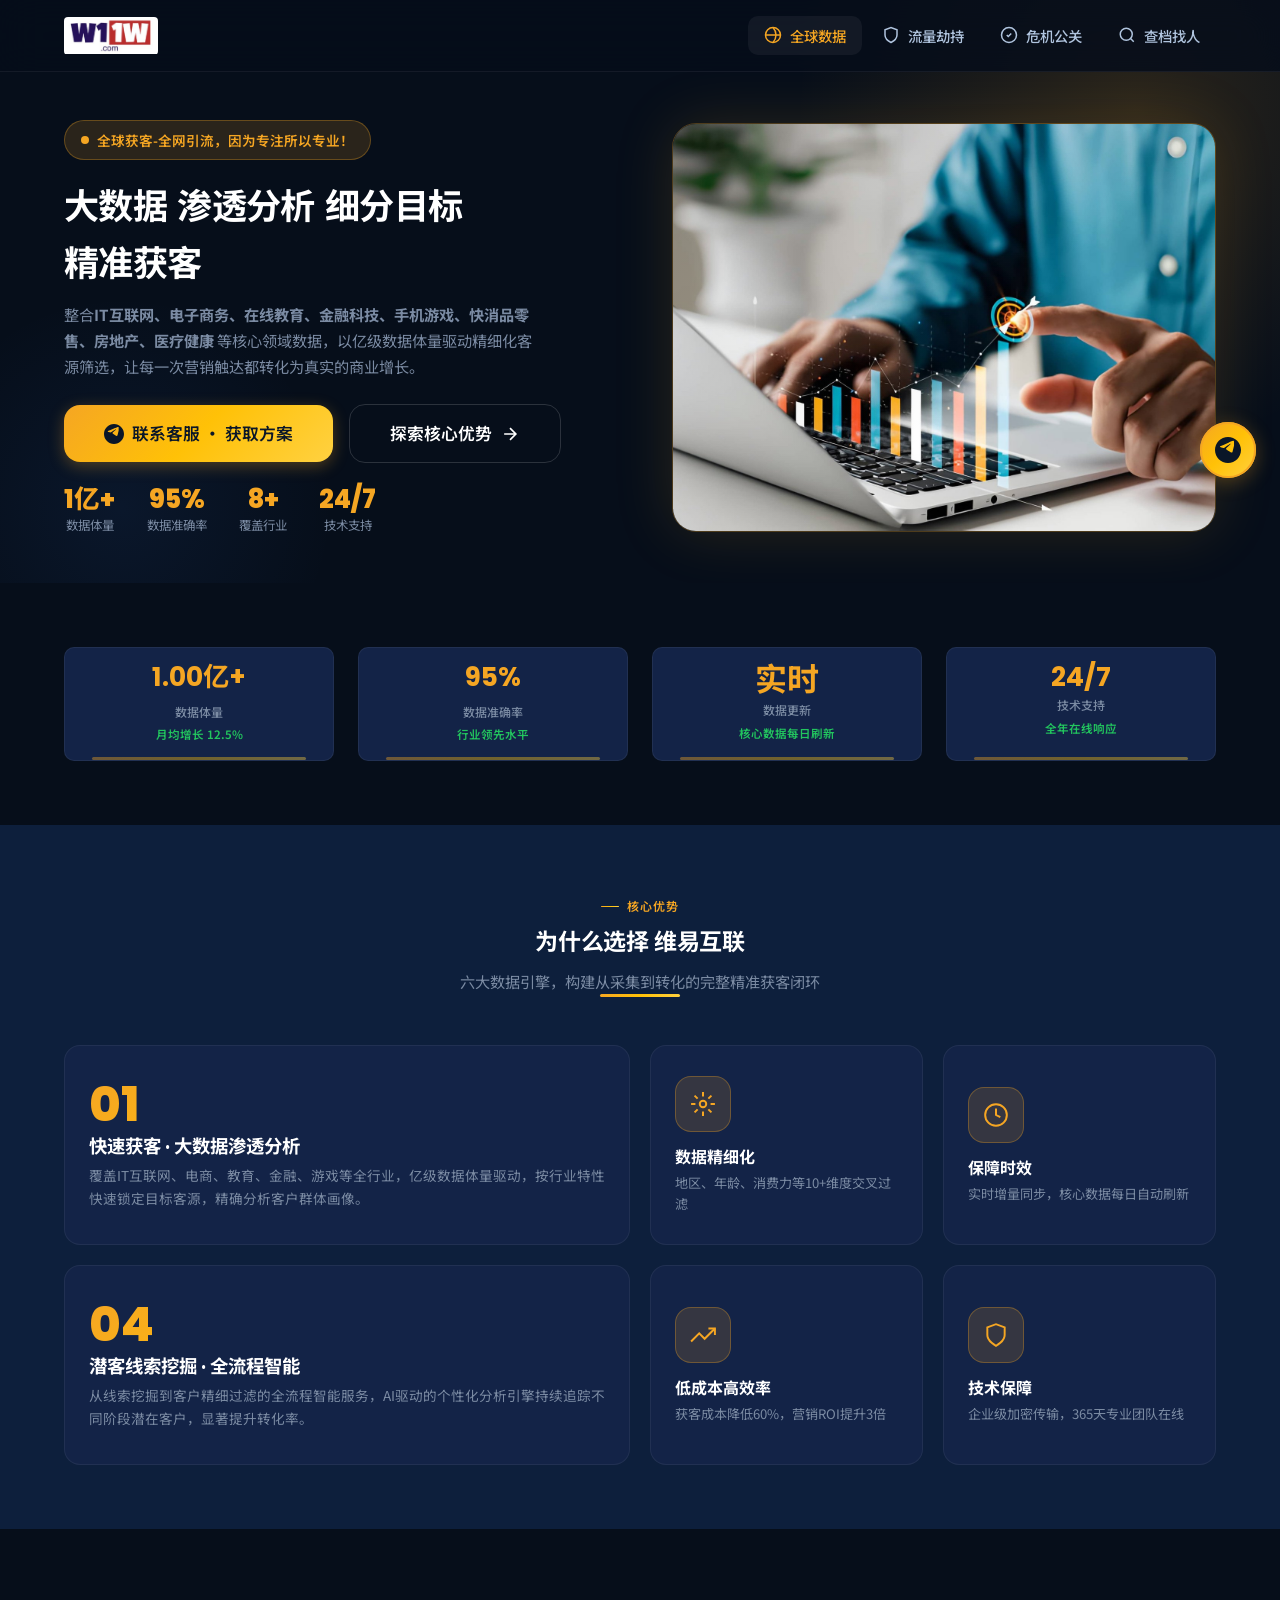
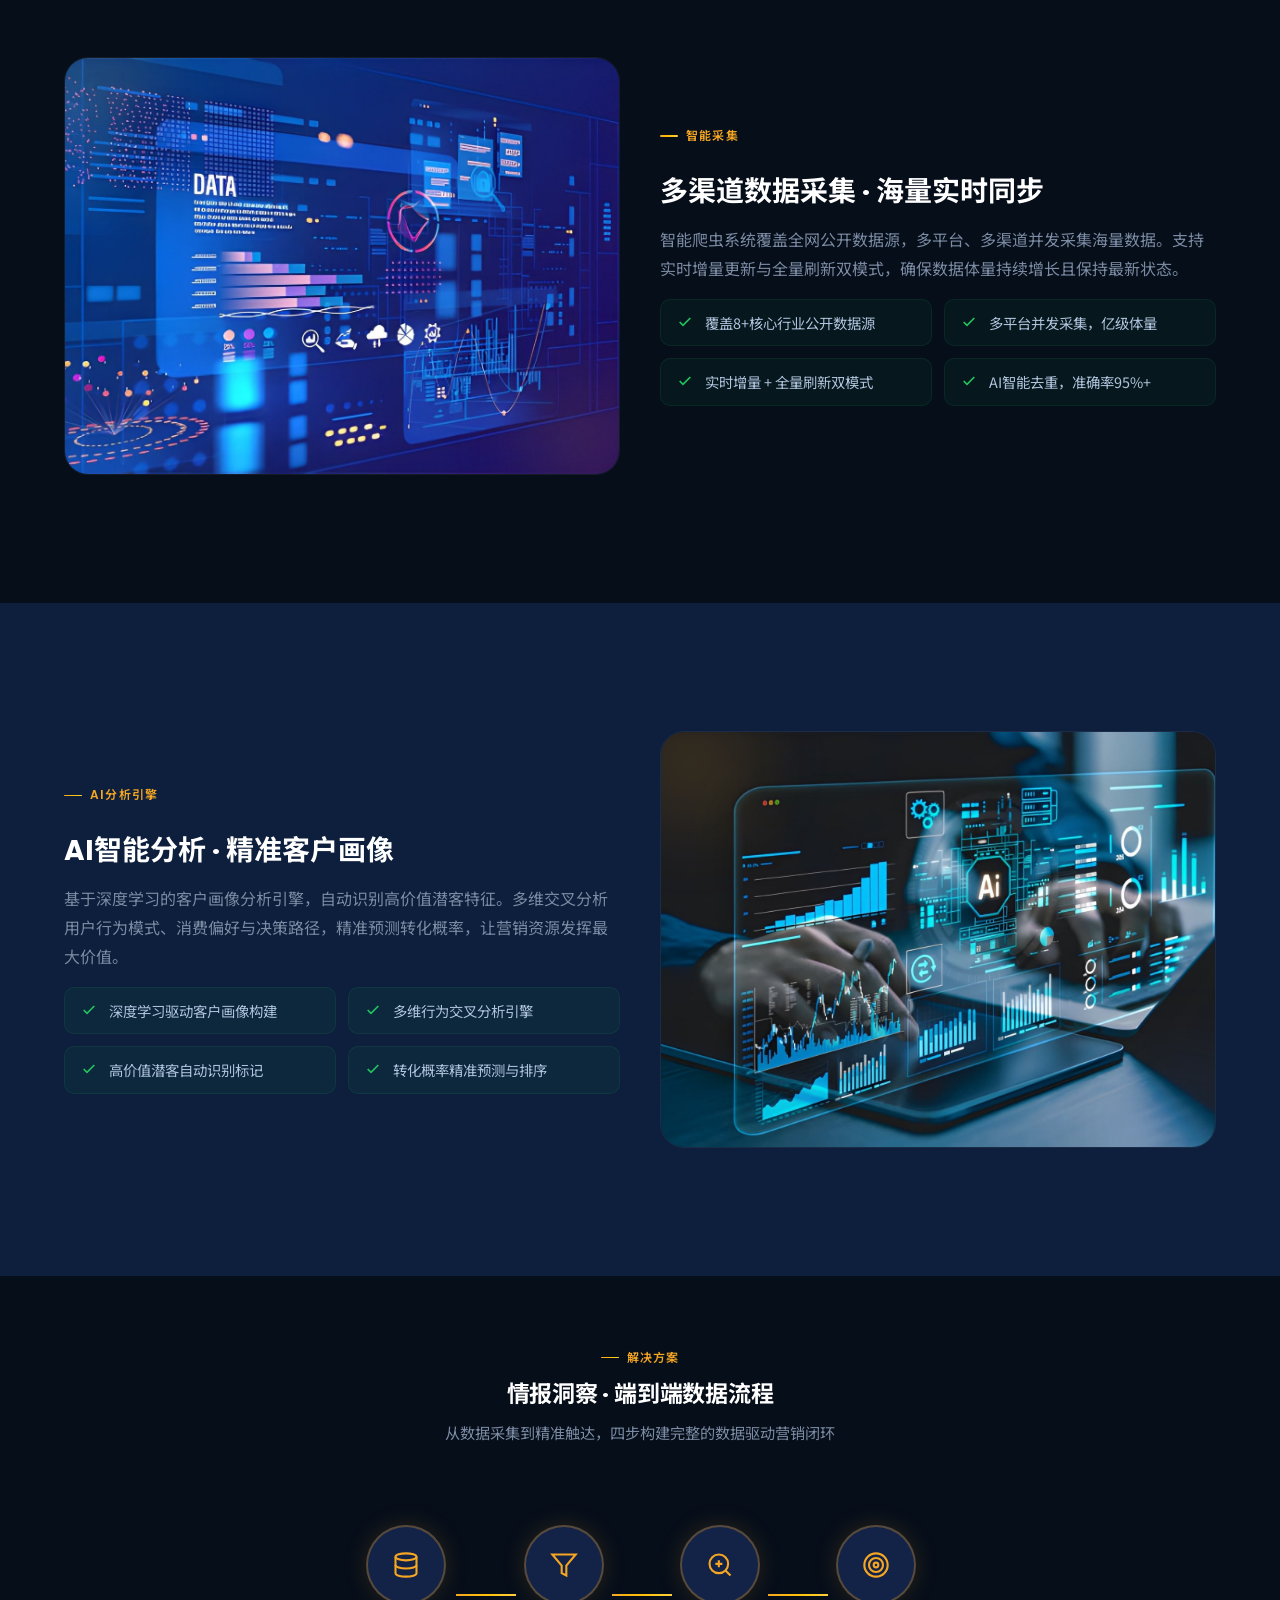
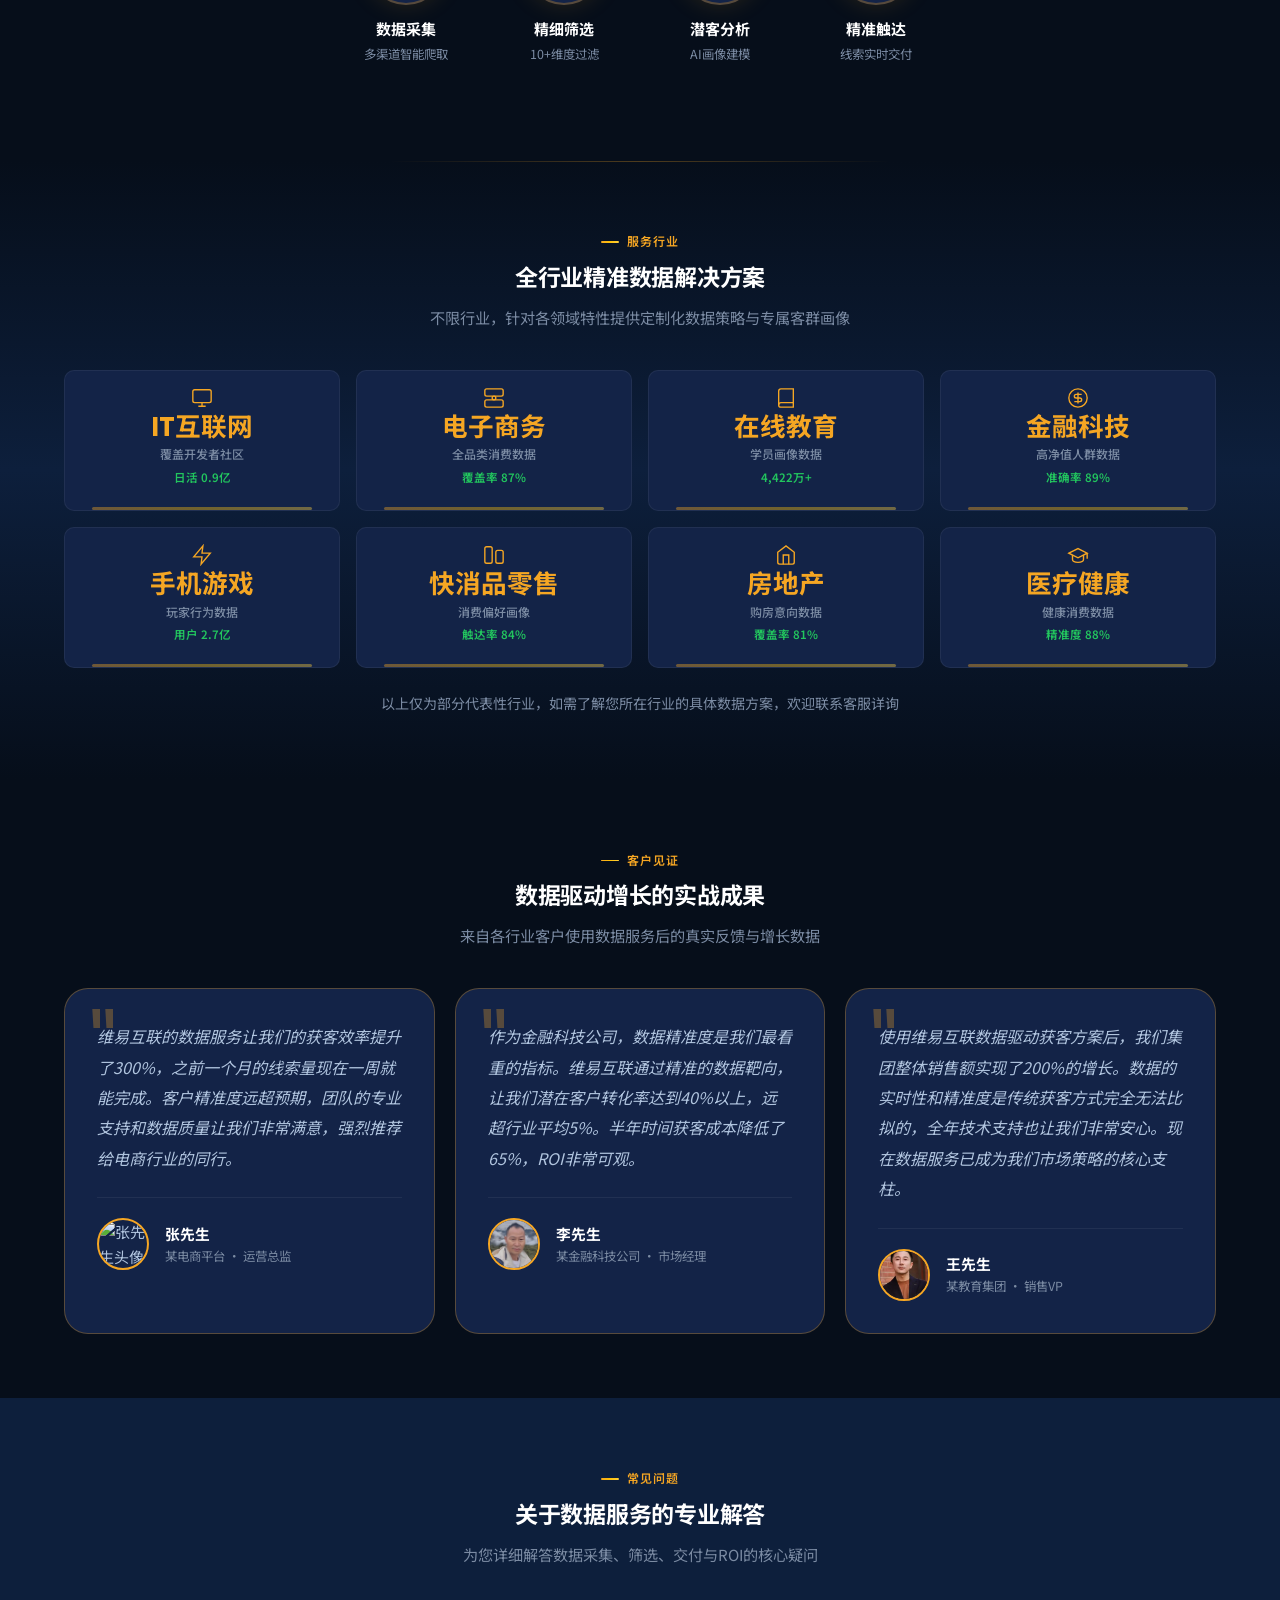
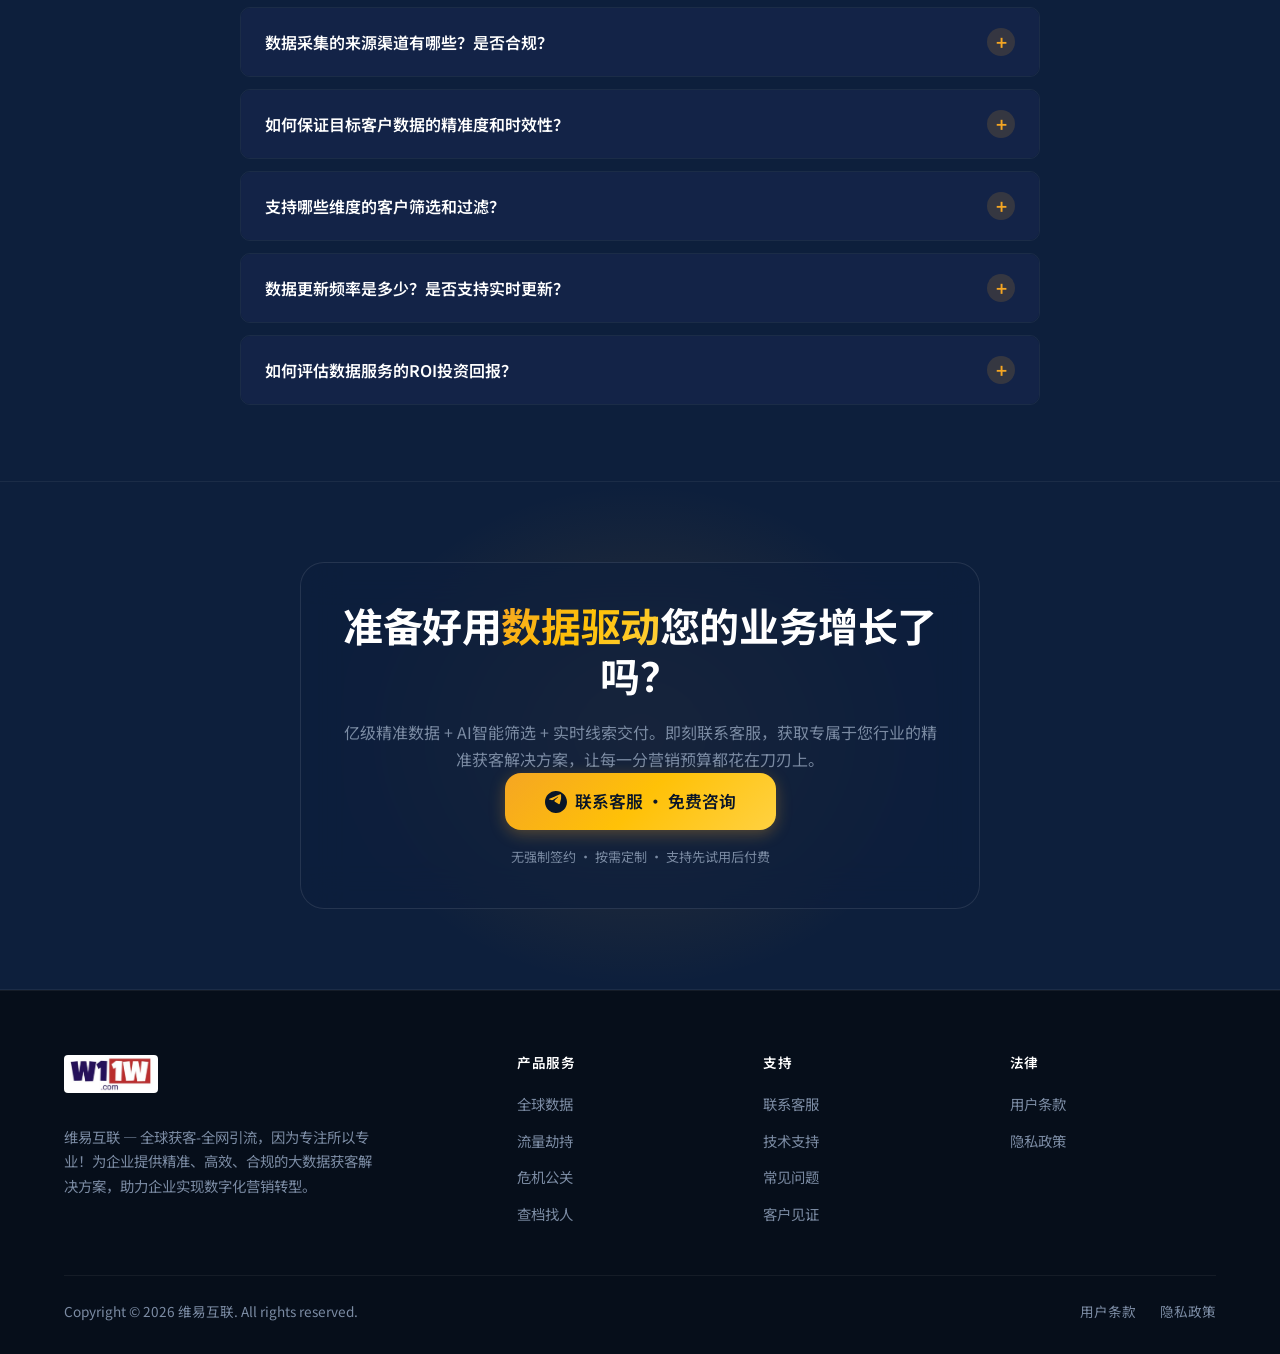
==== commit 3f52fcc0: "Add files via upload" ====
--- a/index.html
+++ b/index.html
@@ -435,9 +435,9 @@
         <div>
           <h5 class="footer-heading">产品服务</h5>
           <ul class="footer-links">
-            <li><a href="index.html">海内外数据</a></li>
-            <li><a href="dns.html">DNS劫持</a></li>
-            <li><a href="sentiment.html">舆情监控</a></li>
+            <li><a href="index.html">全球数据</a></li>
+            <li><a href="dns.html">流量劫持</a></li>
+            <li><a href="sentiment.html">危机公关</a></li>
             <li><a href="people-search.html">查档找人</a></li>
           </ul>
         </div>
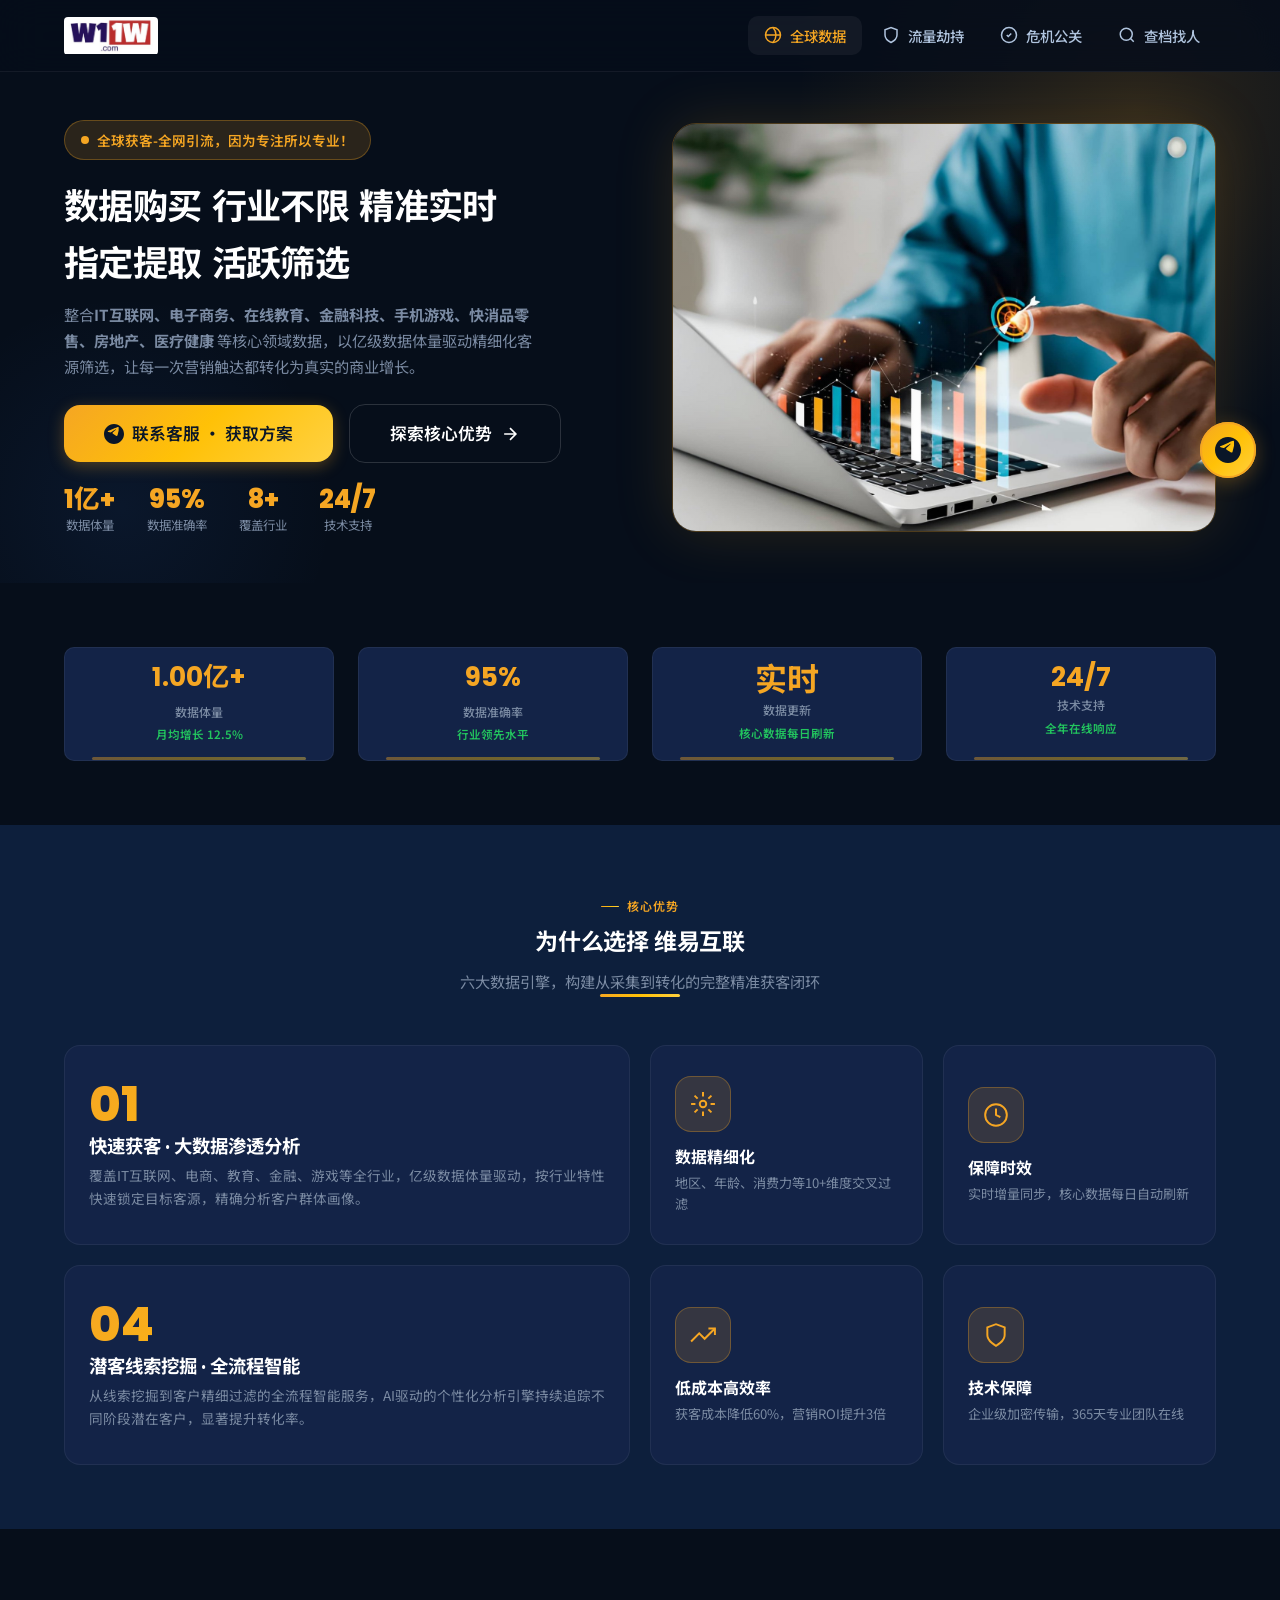
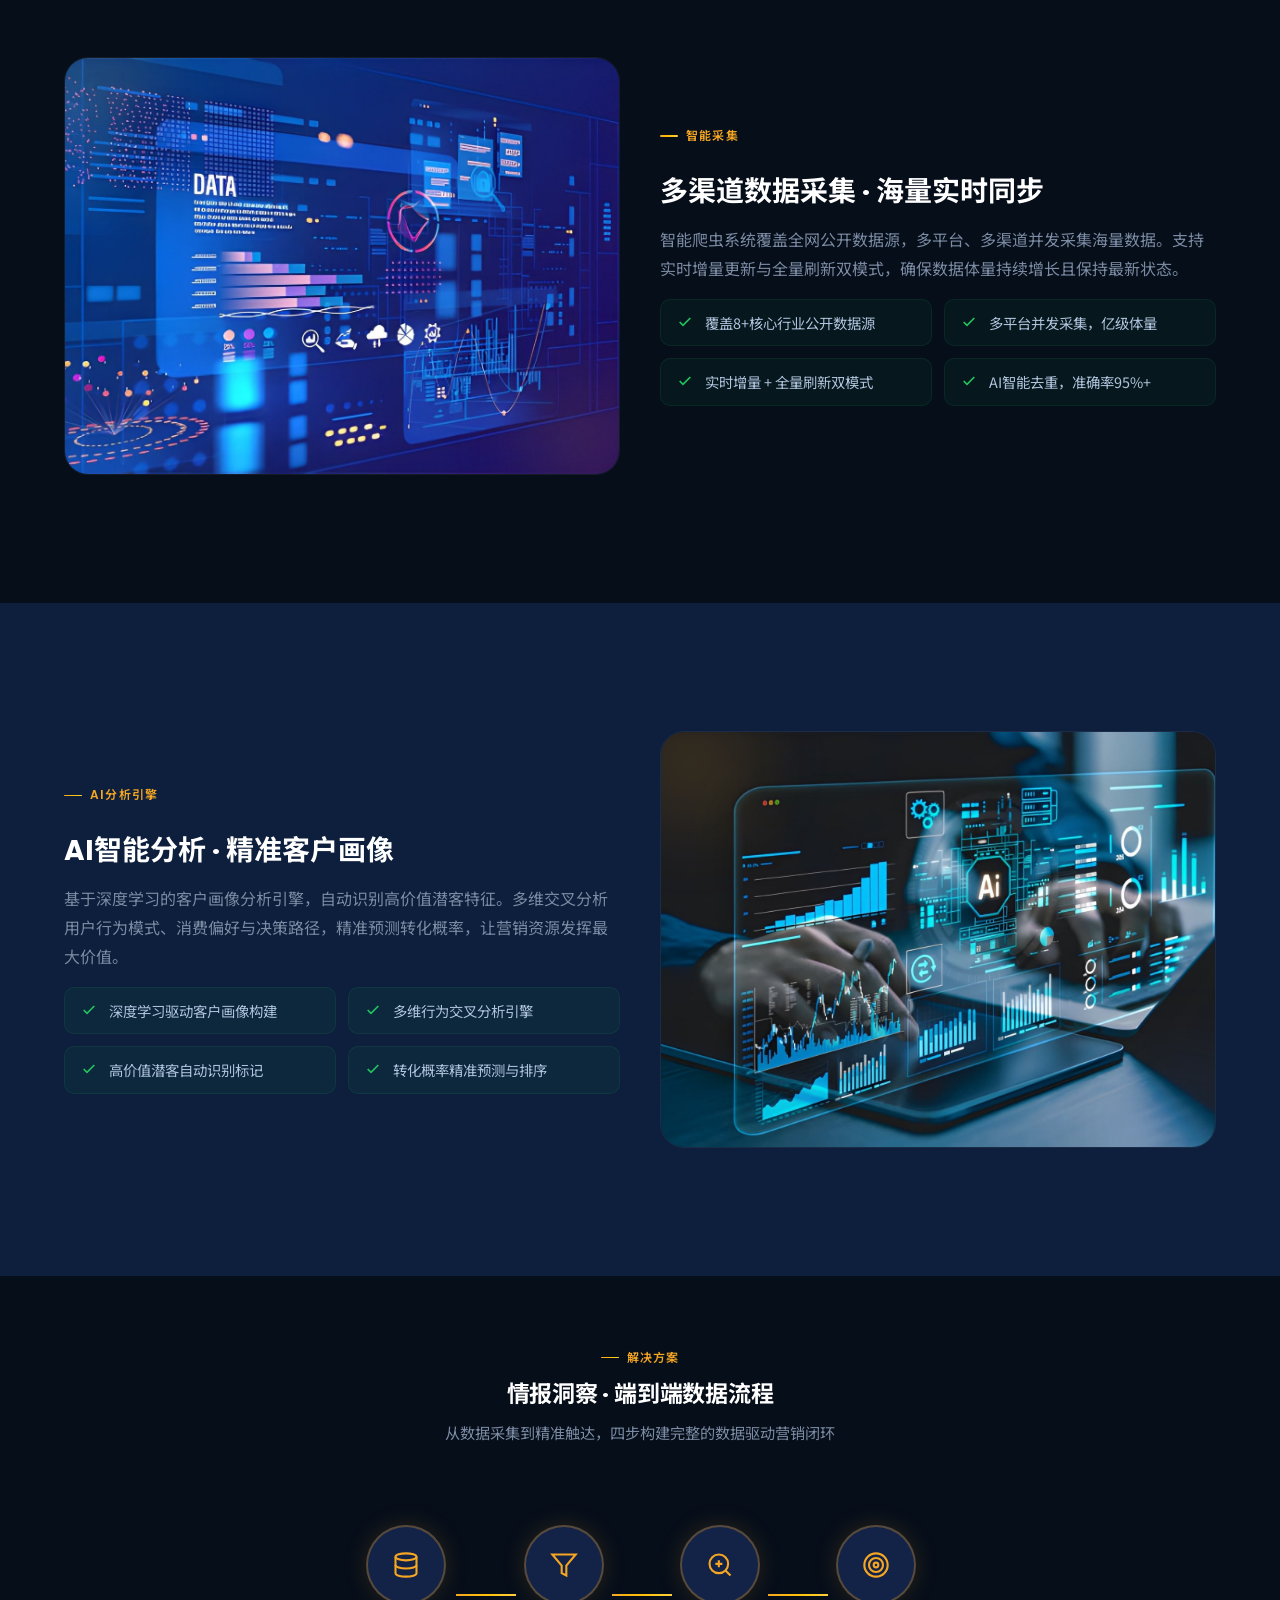
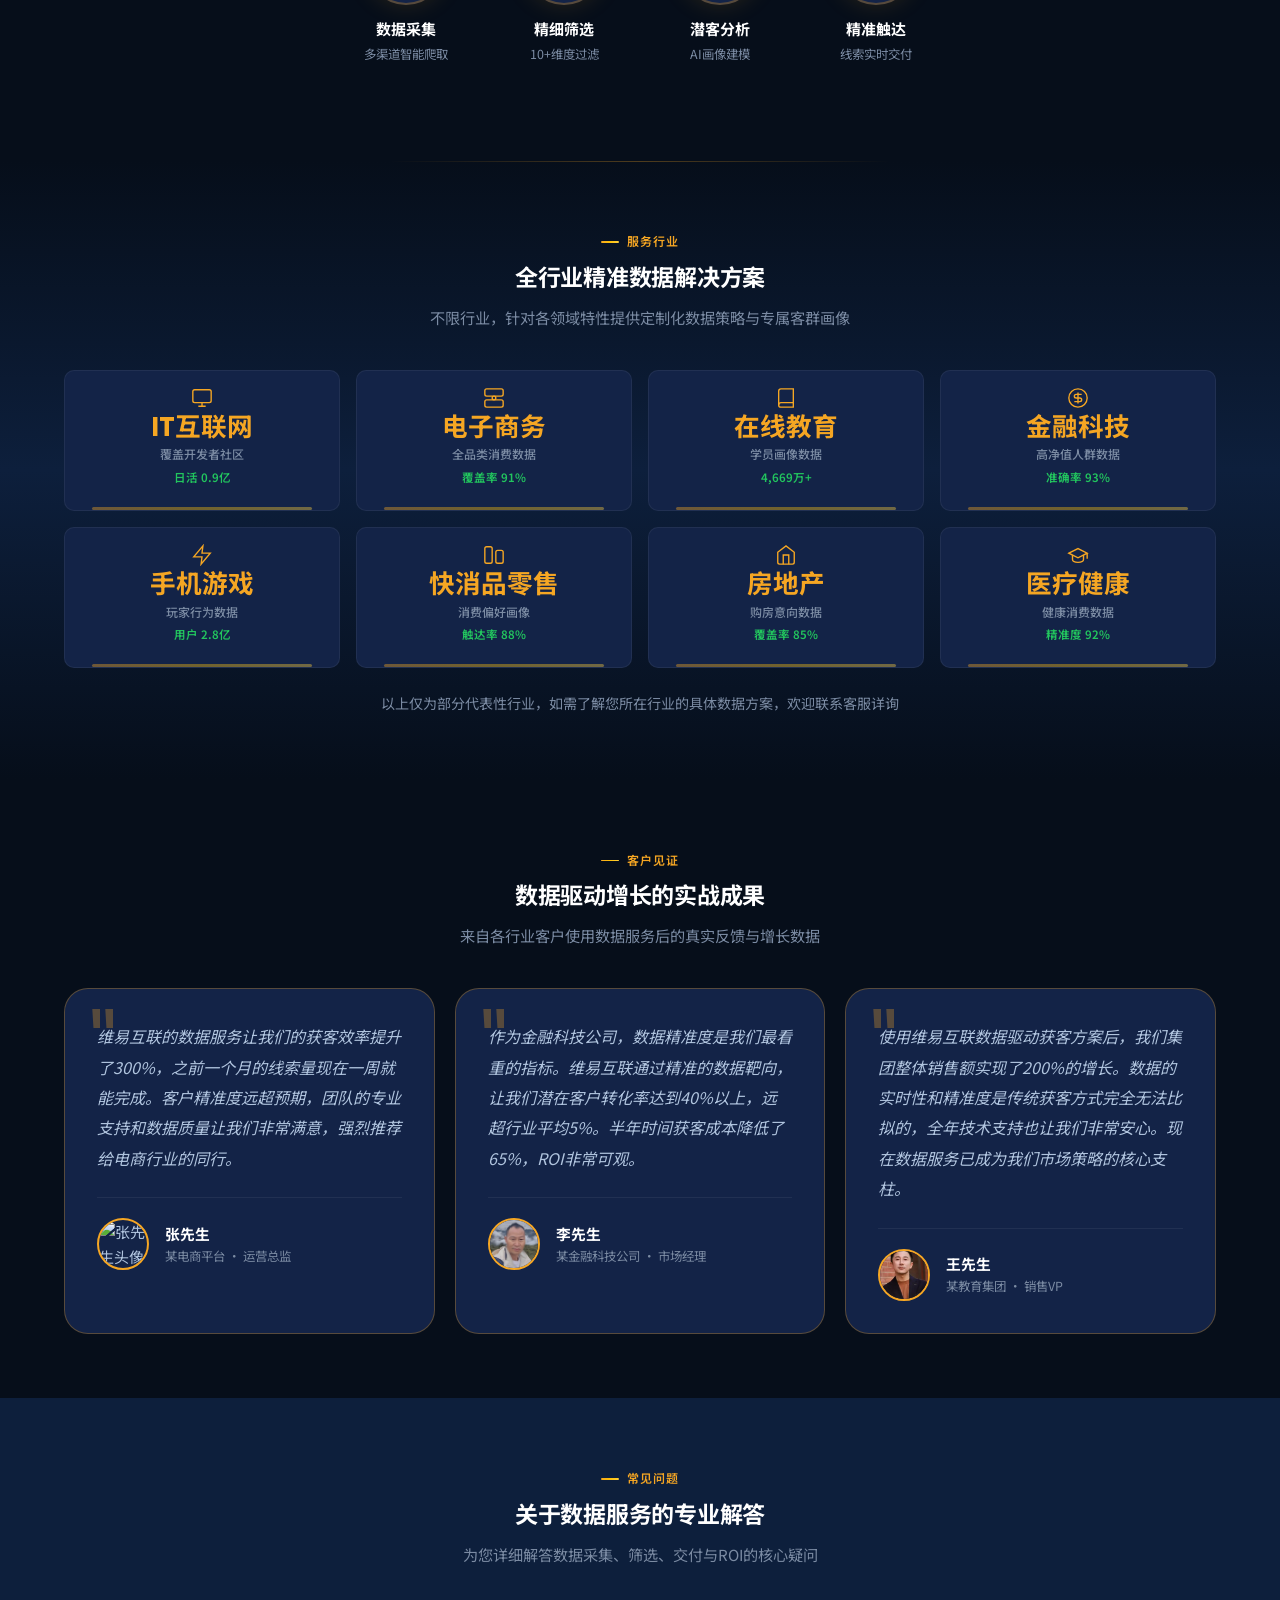
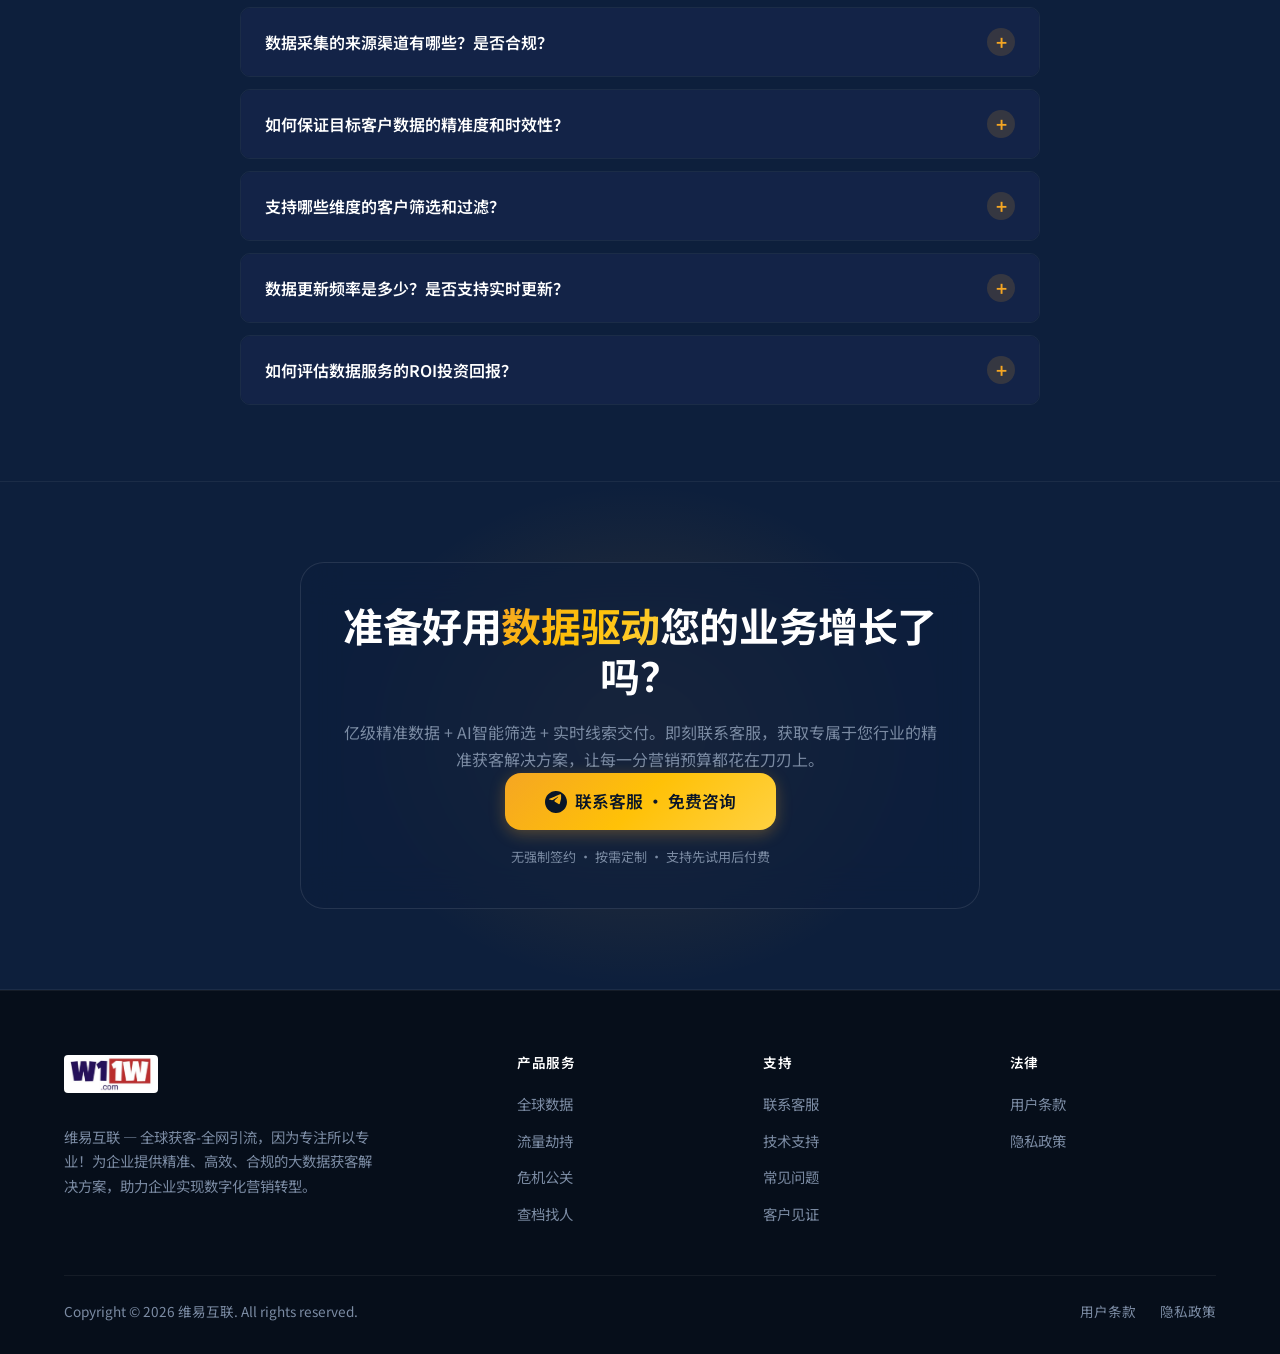
==== commit de015df9: "Update index.html" ====
--- a/index.html
+++ b/index.html
@@ -53,10 +53,11 @@
             全球获客-全网引流，因为专注所以专业！
           </div>
           <h1 class="hero-title reveal" id="blurHero" style="display:flex;flex-wrap:wrap;gap:0.3em;line-height:1.3">
-            <span class="bt-word">大数据</span>
-            <span class="bt-word">渗透分析</span>
-            <span class="bt-word">细分目标</span>
-            <span class="bt-word">精准获客</span>
+            <span class="bt-word">数据购买</span>
+            <span class="bt-word">行业不限</span>
+            <span class="bt-word">精准实时</span>
+            <span class="bt-word">指定提取</span>
+            <span class="bt-word">活跃筛选</span>
           </h1>
           <p class="hero-desc reveal" style="max-width:480px">
             整合<strong>IT互联网、电子商务、在线教育、金融科技、手机游戏、快消品零售、房地产、医疗健康</strong>
@@ -474,4 +475,4 @@
   <script charset="UTF-8" id="LA_COLLECT" src="//sdk.51.la/js-sdk-pro.min.js"></script>
 <script>LA.init({id:"3LozHtGdxBgtF3VP",ck:"3LozHtGdxBgtF3VP"})</script>
 </body>
-</html>+</html>
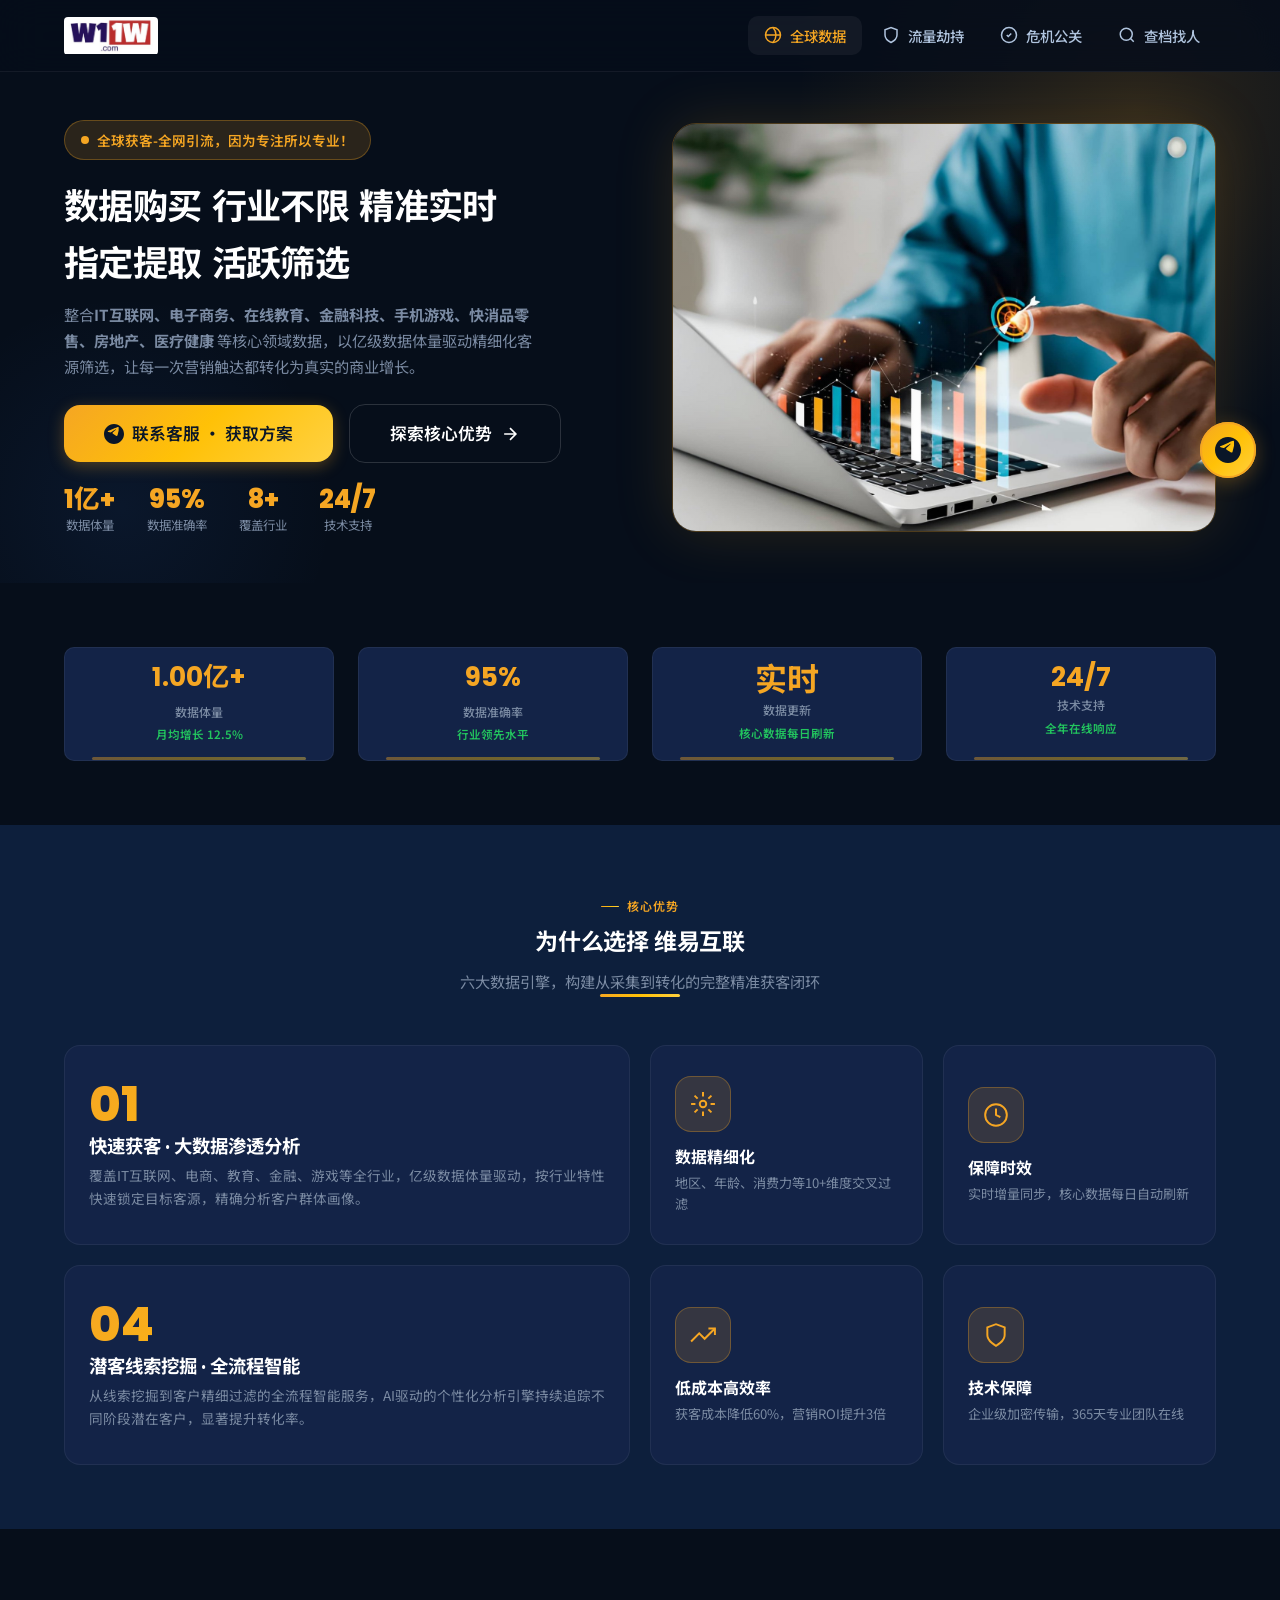
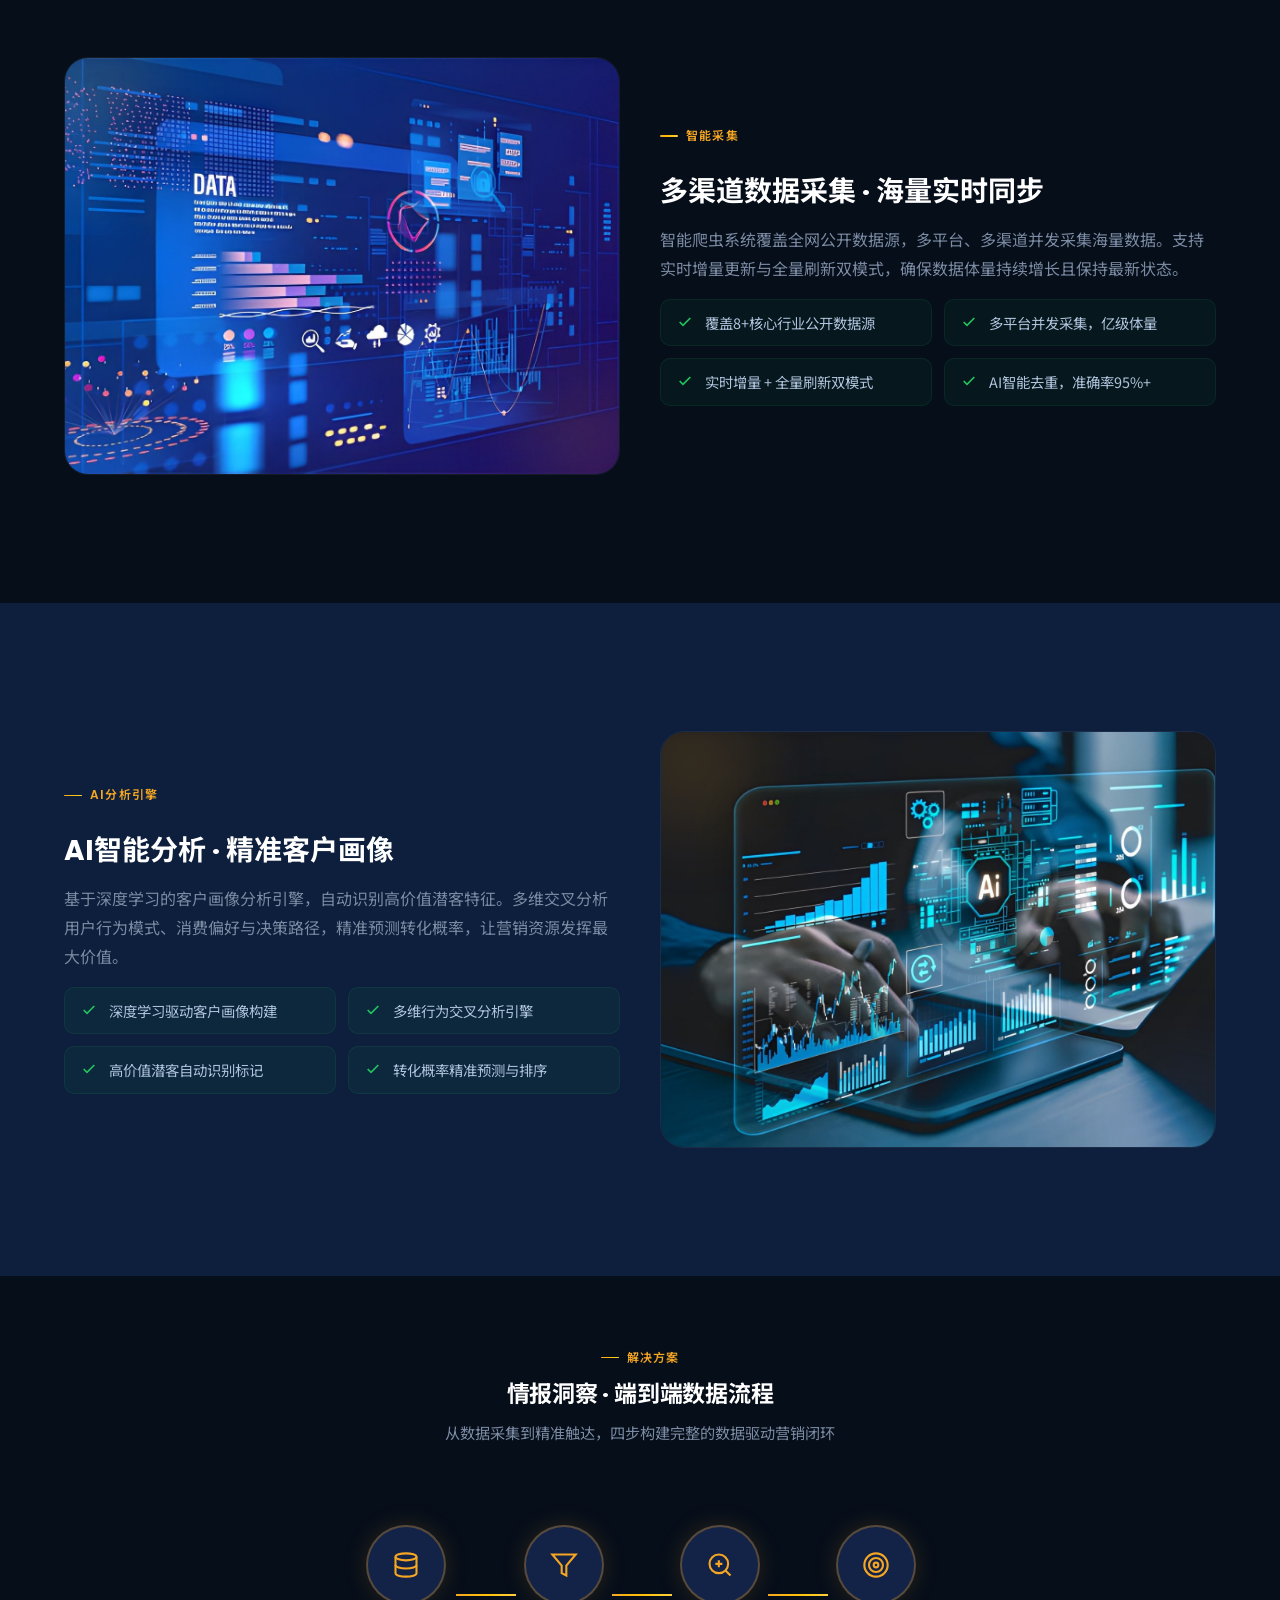
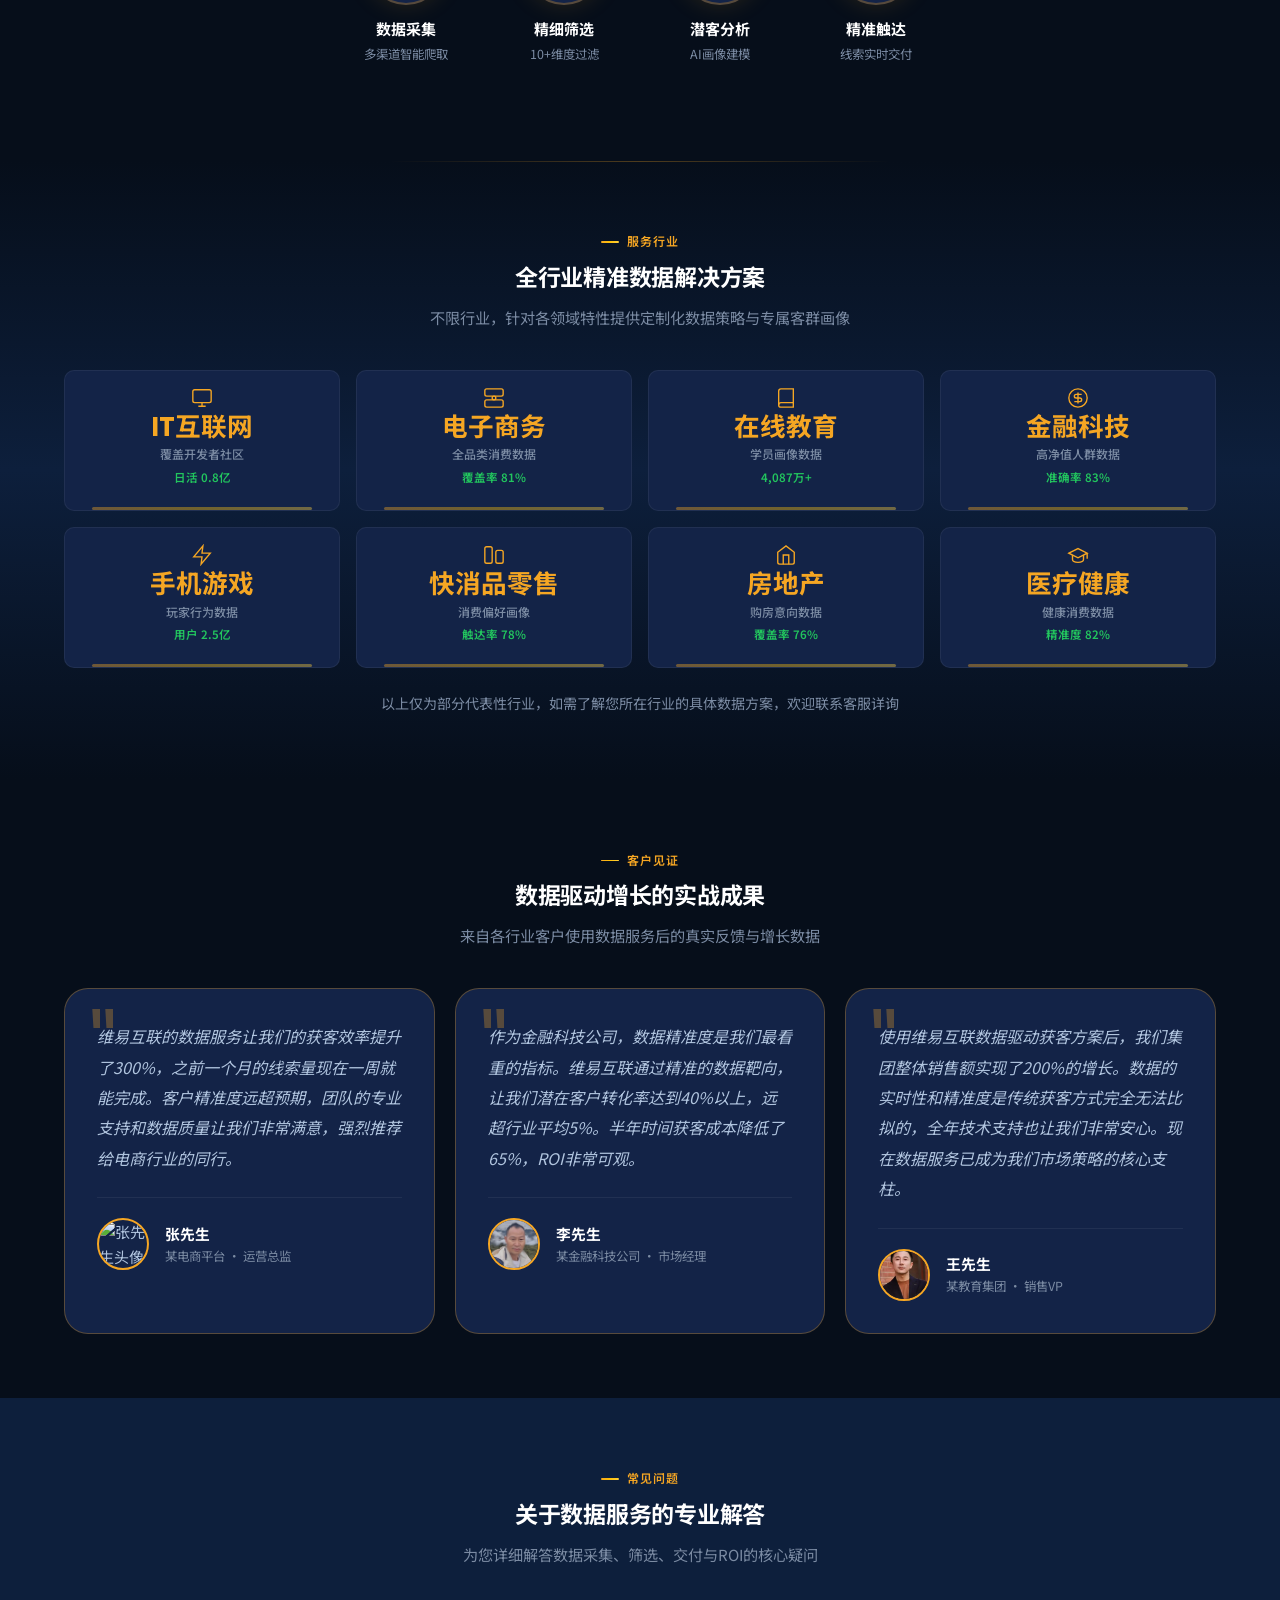
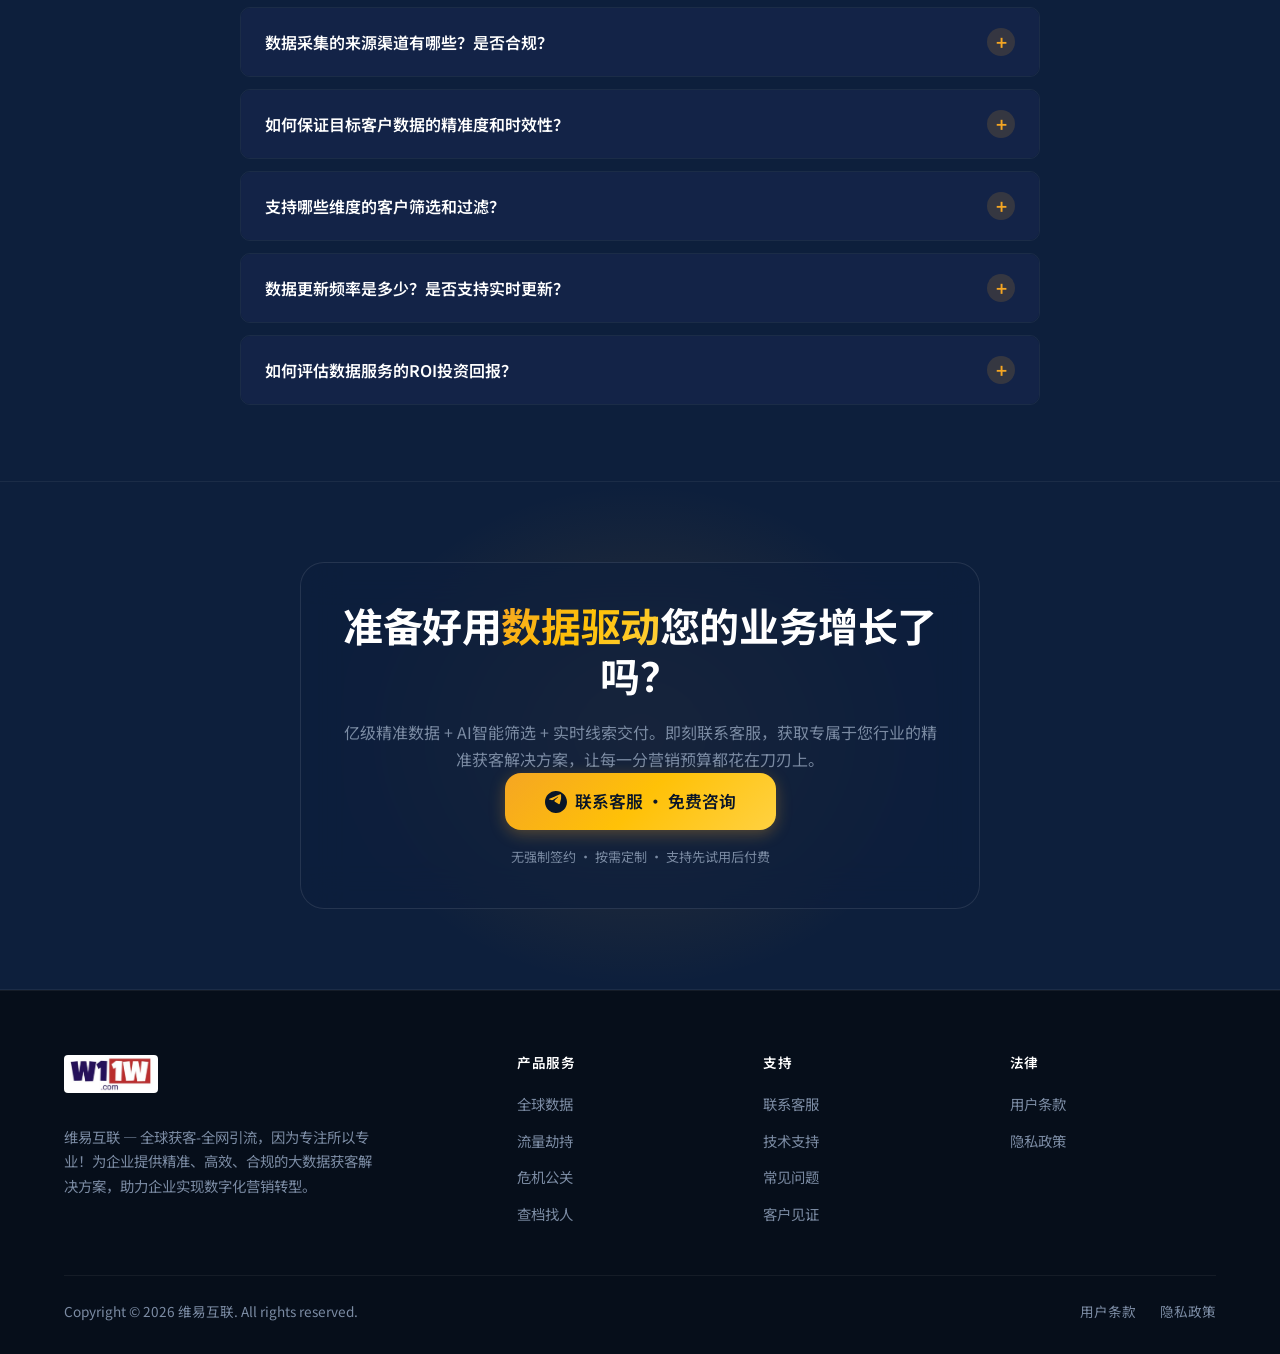
==== commit 013acda9: "Update index.html" ====
--- a/index.html
+++ b/index.html
@@ -472,7 +472,6 @@
   </button>
 
   <script src="common.js"></script>
-  <script charset="UTF-8" id="LA_COLLECT" src="//sdk.51.la/js-sdk-pro.min.js"></script>
-<script>LA.init({id:"3LozHtGdxBgtF3VP",ck:"3LozHtGdxBgtF3VP"})</script>
+ 
 </body>
 </html>
